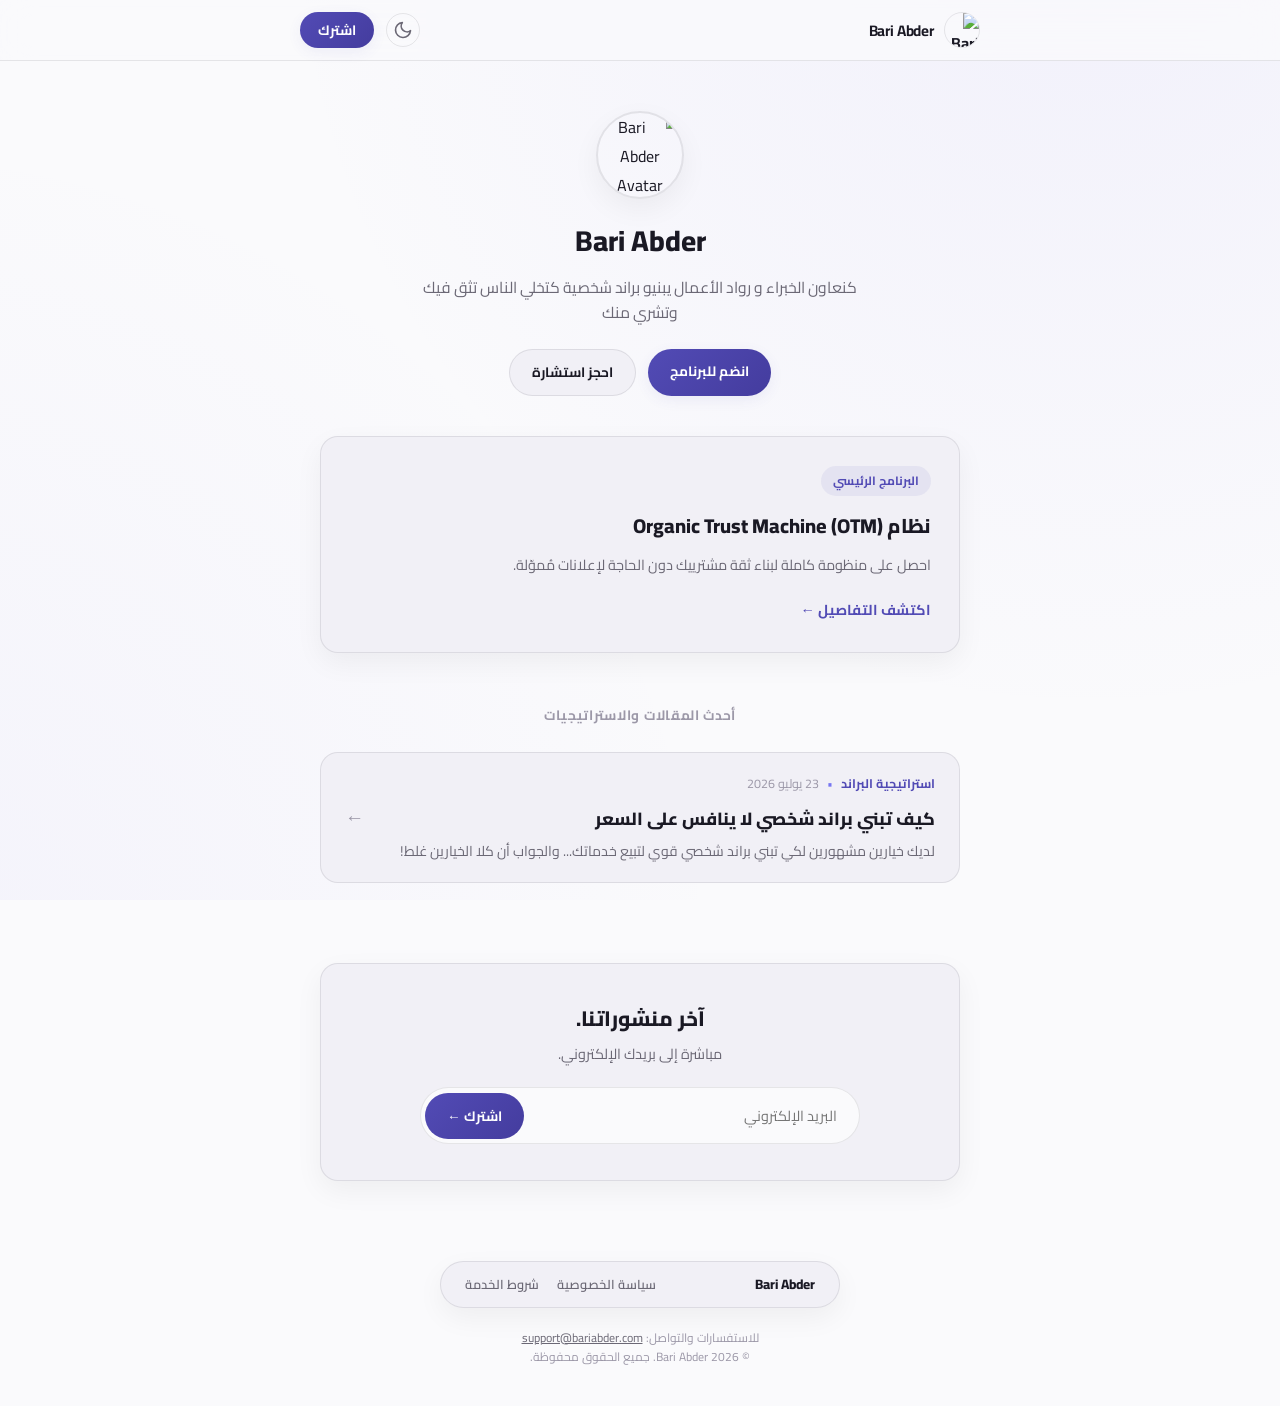
==== index.html @ a2aaa67d "Update index.html" ====
<!DOCTYPE html>
<html lang="ar" dir="rtl">
<head>
  <meta charset="UTF-8">
  <meta name="viewport" content="width=device-width, initial-scale=1.0">
  <title>Bari Abder — البراند الشخصي والأفكار</title>
  
  <!-- Cairo Font -->
  <link rel="preconnect" href="https://fonts.googleapis.com">
  <link rel="preconnect" href="https://fonts.gstatic.com" crossorigin>
  <link href="https://fonts.googleapis.com/css2?family=Cairo:wght@400;500;600;700;800;900&display=swap" rel="stylesheet">
  
  <!-- Shared Stylesheet -->
  <link rel="stylesheet" href="style.css">
</head>
<body>

  <!-- Top Navigation Bar -->
  <header class="navbar">
    <div class="nav-container">
      <a href="index.html" class="brand-logo">
        <img src="https://www.bariabder.com/bariabder.jpg" alt="Bari Abder" class="brand-avatar">
        <span class="brand-name">Bari Abder</span>
      </a>
      <div class="nav-actions">
        <button class="theme-toggle" id="themeToggle" aria-label="Toggle dark mode">
          <svg width="20" height="20" viewBox="0 0 24 24" fill="none" stroke="currentColor" stroke-width="2" stroke-linecap="round" stroke-linejoin="round">
            <path d="M21 12.79A9 9 0 1 1 11.21 3 7 7 0 0 0 21 12.79z"></path>
          </svg>
        </button>
        <a href="#subscribe" class="btn-nav-subscribe">اشترك</a>
      </div>
    </div>
  </header>

  <!-- Main Container -->
  <main class="article-container">

    <!-- Hero / Profile Header Section -->
    <section class="profile-header">
      <div class="avatar-wrap">
        <img src="https://www.bariabder.com/bariabder.jpg" alt="Bari Abder Avatar">
      </div>
      <h1 class="profile-name">Bari Abder</h1>
      <p class="profile-bio">
        كنعاون الخبراء و رواد الأعمال يبنيو براند شخصية كتخلي الناس تثق فيك وتشري منك
      </p>
      
      <div class="cta-group">
        <a href="https://www.bariabder.com/#final-form" class="btn btn-primary">انضم للبرنامج</a>
        <a href="https://www.bariabder.com/#final-form" class="btn btn-secondary">احجز استشارة</a>
      </div>
    </section>

    <!-- OTM Hero Card -->
    <div class="banner-card">
      <div class="banner-card-content">
        <span class="banner-badge">البرنامج الرئيسي</span>
        <h2 class="banner-title">نظام Organic Trust Machine (OTM)</h2>
        <p class="banner-subtitle">احصل على منظومة كاملة لبناء ثقة مشترييك دون الحاجة لإعلانات مُموّلة.</p>
        <a href="https://www.bariabder.com/#final-form" class="banner-link">اكتشف التفاصيل ←</a>
      </div>
    </div>

    <!-- Article Directory List -->
    <section class="index-articles-section">
      <h2 class="section-label">أحدث المقالات والاستراتيجيات</h2>
      
      <div class="articles-list-stack">

        <!-- Article 1 (Target Article) -->
        <a href="build-personal-brand-without-competing-on-price.html" class="article-list-card">
          <div class="article-list-info">
            <div class="article-meta-tags">
              <span class="tag-badge">استراتيجية البراند</span>
              <span class="meta-dot">•</span>
              <span class="article-list-date">23 يوليو 2026</span>
            </div>
            <h3 class="article-list-title">كيف تبني براند شخصي لا ينافس على السعر</h3>
            <p class="article-list-excerpt">لديك خيارين مشهورين لكي تبني براند شخصي قوي لتبيع خدماتك... والجواب أن كلا الخيارين غلط!</p>
          </div>
          <div class="article-list-arrow">←</div>
        </a>

     
      </div>
    </section>

    <!-- Newsletter Section -->
    <section class="newsletter-section" id="subscribe">
      <div class="newsletter-box">
        <h3 class="newsletter-title">آخر منشوراتنا.</h3>
        <p class="newsletter-subtitle">مباشرة إلى بريدك الإلكتروني.</p>
        <form class="newsletter-form" id="newsletterForm">
          <input type="email" placeholder="البريد الإلكتروني" required class="newsletter-input">
          <button type="submit" class="btn-submit">اشترك ←</button>
        </form>
      </div>
    </section>

  </main>

  <!-- Floating Pill Footer -->
  <footer class="site-footer">
    <div class="footer-pill">
      <a href="index.html" class="footer-logo">Bari Abder</a>
      <nav class="footer-pill-links">
        <a href="/privacy">سياسة الخصوصية</a>
        <a href="/terms">شروط الخدمة</a>
      </nav>
    </div>
    <div class="footer-disclaimers">
      <p>للاستفسارات والتواصل: <a href="mailto:support@bariabder.com">support@bariabder.com</a></p>
      <p>© 2026 Bari Abder. جميع الحقوق محفوظة.</p>
    </div>
  </footer>

  <script src="script.js"></script>
</body>
</html>
---- style.css ----
/* ============================================
   DESIGN TOKENS & PALETTE OVERRIDES
   ============================================ */
:root {
  /* Default Light Theme */
  --bg-primary: #FAFAFC;
  --bg-secondary: #f1f0f6;
  --bg-card: #FFFFFF;
  
  --text-main: #1A1924;
  --text-muted: #6B6875;
  --text-faint: #9C98A8;
  
  --border-light: rgba(20, 18, 30, 0.09);
  --border-strong: rgba(20, 18, 30, 0.16);
  
  --accent-purple: #524BB5;
  --accent-hover: #443C9E;
  --accent-soft: rgba(82, 75, 181, 0.08);
  --accent-border: rgba(82, 75, 181, 0.35);
  
  --max-width: 680px;
  --font-family: 'Cairo', -apple-system, BlinkMacSystemFont, sans-serif;
  --radius-pill: 9999px;
  --radius-card: 18px;
  --radius-sm: 10px;
  --transition: all 0.25s cubic-bezier(0.16, 1, 0.3, 1);
  --shadow-card: 0 10px 28px rgba(0, 0, 0, 0.05);
}

/* Matched Dark Theme Palette (From Reference CSS) */
[data-theme="dark"] {
  --bg-primary: #22242B;
  --bg-secondary: #2C2E38;
  --bg-card: #353844;
  
  --text-main: #F8FAFC;
  --text-muted: #CBD5E1;
  --text-faint: #94A3B8;
  
  --border-light: #3D4150;
  --border-strong: #4A4F62;
  
  --accent-purple: #8B80F0;
  --accent-hover: #9990F2;
  --accent-soft: rgba(139, 128, 240, 0.12);
  --accent-border: rgba(139, 128, 240, 0.35);
  
  --shadow-card: 0 10px 28px rgba(0, 0, 0, 0.25);
}

* {
  margin: 0;
  padding: 0;
  box-sizing: border-box;
}

body {
  font-family: var(--font-family);
  background-color: var(--bg-primary);
  /* Ambient glow effect matching reference background */
  background-image: 
    radial-gradient(circle at 85% -10%, rgba(139, 128, 240, 0.08), transparent 55%),
    radial-gradient(circle at -10% 110%, rgba(139, 128, 240, 0.06), transparent 50%);
  background-attachment: fixed;
  color: var(--text-main);
  line-height: 1.8;
  direction: rtl;
  -webkit-font-smoothing: antialiased;
  transition: background-color 0.3s ease, color 0.3s ease;
}

::selection {
  background: var(--accent-soft);
  color: var(--text-main);
}

/* --- Sticky Navigation Bar --- */
.navbar {
  position: sticky;
  top: 0;
  background: rgba(34, 36, 43, 0.75);
  backdrop-filter: blur(16px);
  -webkit-backdrop-filter: blur(16px);
  border-bottom: 1px solid var(--border-light);
  z-index: 100;
  padding: 12px 20px;
}

:root:not([data-theme="dark"]) .navbar {
  background: rgba(250, 250, 252, 0.85);
}

.nav-container {
  max-width: var(--max-width);
  margin: 0 auto;
  display: flex;
  justify-content: space-between;
  align-items: center;
}

.brand-logo {
  display: flex;
  align-items: center;
  gap: 10px;
  text-decoration: none;
  color: var(--text-main);
  font-weight: 700;
}

.brand-avatar {
  width: 36px;
  height: 36px;
  border-radius: 50%;
  object-fit: cover;
  border: 1.5px solid var(--border-light);
}

.brand-name {
  font-size: 0.95rem;
  letter-spacing: -0.01em;
}

.nav-actions {
  display: flex;
  align-items: center;
  gap: 12px;
}

.theme-toggle {
  background: none;
  border: 1px solid var(--border-light);
  color: var(--text-muted);
  cursor: pointer;
  padding: 6px;
  border-radius: 50%;
  display: flex;
  align-items: center;
  justify-content: center;
  transition: var(--transition);
}

.theme-toggle:hover {
  color: var(--text-main);
  background-color: var(--bg-secondary);
  border-color: var(--border-strong);
}

.btn-nav-subscribe {
  background: linear-gradient(135deg, var(--accent-purple), var(--accent-hover));
  color: #FFFFFF;
  padding: 6px 18px;
  border-radius: var(--radius-pill);
  text-decoration: none;
  font-weight: 700;
  font-size: 0.85rem;
  box-shadow: 0 4px 14px var(--accent-soft);
  transition: var(--transition);
}

.btn-nav-subscribe:hover {
  transform: translateY(-1px);
  box-shadow: 0 6px 20px var(--accent-soft);
}

/* --- Article Main Container --- */
.article-container {
  max-width: var(--max-width);
  margin: 50px auto 80px;
  padding: 0 20px;
}

/* Header */
.article-header {
  text-align: center;
  margin-bottom: 40px;
}

.article-title {
  font-size: 2.2rem;
  font-weight: 800;
  line-height: 1.35;
  color: var(--text-main);
  margin-bottom: 16px;
  letter-spacing: -0.02em;
}

.article-meta {
  font-size: 0.85rem;
  color: var(--text-muted);
  display: flex;
  align-items: center;
  justify-content: center;
  gap: 8px;
  margin-bottom: 28px;
}

.meta-dot {
  opacity: 0.5;
}

.cta-banner-btn {
  display: block;
  width: 100%;
  background: linear-gradient(135deg, var(--accent-purple), var(--accent-hover));
  color: #FFFFFF;
  text-align: center;
  padding: 14px 24px;
  border-radius: var(--radius-sm);
  font-size: 1.05rem;
  font-weight: 700;
  text-decoration: none;
  transition: var(--transition);
  box-shadow: 0 8px 20px var(--accent-soft);
}

.cta-banner-btn:hover {
  transform: translateY(-2px);
  box-shadow: 0 12px 28px var(--accent-soft);
}

/* Content Body */
.article-body {
  font-size: 1.1rem;
  color: var(--text-main);
  margin-bottom: 70px;
}

.article-body p {
  margin-bottom: 20px;
  font-weight: 500;
  color: var(--text-muted);
}

.styled-list {
  list-style: none;
  margin: 24px 0;
  padding-right: 0;
}

.styled-list li {
  margin-bottom: 12px;
  padding: 12px 18px;
  background-color: var(--bg-secondary);
  border-radius: var(--radius-sm);
  border-right: 3px solid var(--accent-purple);
  color: var(--text-main);
}

.highlight-box {
  background-color: var(--bg-secondary);
  border: 1px solid var(--border-light);
  padding: 24px;
  border-radius: var(--radius-card);
  font-weight: 700;
  line-height: 1.8;
  margin-top: 30px;
  text-align: center;
  box-shadow: var(--shadow-card);
}

/* --- More Posts Section --- */
.more-posts-section {
  margin-top: 80px;
  padding-top: 40px;
  border-top: 1px solid var(--border-light);
}

.section-label {
  font-size: 0.85rem;
  color: var(--text-faint);
  text-align: center;
  font-weight: 700;
  text-transform: uppercase;
  letter-spacing: 0.05em;
  margin-bottom: 24px;
}

.posts-grid {
  display: grid;
  grid-template-columns: 1fr 1fr;
  gap: 20px;
}

.post-card {
  text-decoration: none;
  color: inherit;
  display: flex;
  flex-direction: column;
  gap: 12px;
  background: var(--bg-secondary);
  border: 1px solid var(--border-light);
  padding: 12px;
  border-radius: var(--radius-card);
  transition: var(--transition);
}

.post-card:hover {
  border-color: var(--accent-border);
  transform: translateY(-3px);
  box-shadow: var(--shadow-card);
}

.post-card-thumb {
  width: 100%;
  aspect-ratio: 16 / 10;
  border-radius: var(--radius-sm);
  overflow: hidden;
  background-color: var(--bg-card);
}

.post-card-thumb img {
  width: 100%;
  height: 100%;
  object-fit: cover;
  transition: transform 0.4s ease;
}

.post-card:hover .post-card-thumb img {
  transform: scale(1.05);
}

.post-card-title {
  font-size: 0.95rem;
  font-weight: 700;
  line-height: 1.45;
  color: var(--text-main);
}

.post-card-date {
  font-size: 0.75rem;
  color: var(--text-faint);
}

/* --- Newsletter Section --- */
.newsletter-section {
  margin-top: 80px;
}

.newsletter-box {
  text-align: center;
  background-color: var(--bg-secondary);
  border: 1px solid var(--border-light);
  padding: 36px 24px;
  border-radius: var(--radius-card);
  box-shadow: var(--shadow-card);
}

.newsletter-title {
  font-size: 1.3rem;
  font-weight: 800;
  margin-bottom: 4px;
  color: var(--text-main);
}

.newsletter-subtitle {
  font-size: 0.9rem;
  color: var(--text-muted);
  margin-bottom: 20px;
}

.newsletter-form {
  display: flex;
  align-items: center;
  background-color: var(--bg-primary);
  border: 1px solid var(--border-light);
  border-radius: var(--radius-pill);
  padding: 4px;
  max-width: 440px;
  margin: 0 auto;
}

.newsletter-input {
  flex: 1;
  border: none;
  background: transparent;
  padding: 10px 18px;
  font-family: inherit;
  font-size: 0.9rem;
  color: var(--text-main);
  outline: none;
}

.btn-submit {
  background: linear-gradient(135deg, var(--accent-purple), var(--accent-hover));
  color: #FFFFFF;
  border: none;
  padding: 10px 22px;
  border-radius: var(--radius-pill);
  font-family: inherit;
  font-weight: 700;
  font-size: 0.85rem;
  cursor: pointer;
  transition: var(--transition);
}

.btn-submit:hover {
  opacity: 0.95;
  transform: scale(1.02);
}

/* --- Floating Pill Footer --- */
.site-footer {
  margin-top: 80px;
  padding-bottom: 40px;
  text-align: center;
}

.footer-pill {
  max-width: 400px;
  margin: 0 auto 20px;
  display: flex;
  justify-content: space-between;
  align-items: center;
  padding: 10px 24px;
  border-radius: var(--radius-pill);
  background: var(--bg-secondary);
  border: 1px solid var(--border-light);
  box-shadow: var(--shadow-card);
}

.footer-logo {
  font-weight: 800;
  font-size: 0.85rem;
  text-decoration: none;
  color: var(--text-main);
}

.footer-pill-links {
  display: flex;
  gap: 18px;
}

.footer-pill-links a {
  color: var(--text-muted);
  text-decoration: none;
  font-size: 0.8rem;
  font-weight: 600;
  transition: var(--transition);
}

.footer-pill-links a:hover {
  color: var(--accent-purple);
}

.footer-disclaimers {
  font-size: 0.75rem;
  color: var(--text-faint);
  line-height: 1.6;
}

.footer-disclaimers a {
  color: var(--text-muted);
  text-decoration: underline;
}

/* Responsive */
@media (max-width: 600px) {
  .article-title {
    font-size: 1.65rem;
  }
  .posts-grid {
    grid-template-columns: 1fr;
  }
}

/* ============================================
   INDEX PAGE EXCLUSIVES
   ============================================ */

/* Profile Header */
.profile-header {
  text-align: center;
  margin-bottom: 40px;
}

.avatar-wrap {
  width: 88px;
  height: 88px;
  margin: 0 auto 16px;
  border-radius: 50%;
  overflow: hidden;
  border: 2px solid var(--border-light);
  box-shadow: var(--shadow-card);
}

.avatar-wrap img {
  width: 100%;
  height: 100%;
  object-fit: cover;
}

.profile-name {
  font-size: 1.8rem;
  font-weight: 800;
  color: var(--text-main);
  margin-bottom: 8px;
}

.profile-bio {
  font-size: 0.98rem;
  color: var(--text-muted);
  max-width: 480px;
  margin: 0 auto 24px;
  line-height: 1.6;
}

.cta-group {
  display: flex;
  justify-content: center;
  gap: 12px;
}

.btn {
  padding: 10px 22px;
  border-radius: var(--radius-pill);
  font-family: inherit;
  font-size: 0.85rem;
  font-weight: 700;
  text-decoration: none;
  transition: var(--transition);
  cursor: pointer;
}

.btn-primary {
  background: linear-gradient(135deg, var(--accent-purple), var(--accent-hover));
  color: #FFFFFF;
  border: none;
  box-shadow: 0 4px 14px var(--accent-soft);
}

.btn-primary:hover {
  transform: translateY(-2px);
  box-shadow: 0 8px 20px var(--accent-soft);
}

.btn-secondary {
  background-color: var(--bg-secondary);
  color: var(--text-main);
  border: 1px solid var(--border-light);
}

.btn-secondary:hover {
  border-color: var(--border-strong);
  background-color: var(--bg-card);
}

/* OTM Hero Card */
.banner-card {
  background: var(--bg-secondary);
  border: 1px solid var(--border-light);
  border-radius: var(--radius-card);
  padding: 28px;
  margin-bottom: 50px;
  box-shadow: var(--shadow-card);
  transition: var(--transition);
}

.banner-card:hover {
  border-color: var(--accent-border);
}

.banner-badge {
  display: inline-block;
  font-size: 0.75rem;
  font-weight: 700;
  color: var(--accent-purple);
  background: var(--accent-soft);
  padding: 4px 12px;
  border-radius: var(--radius-pill);
  margin-bottom: 12px;
}

.banner-title {
  font-size: 1.25rem;
  font-weight: 800;
  color: var(--text-main);
  margin-bottom: 8px;
}

.banner-subtitle {
  font-size: 0.9rem;
  color: var(--text-muted);
  margin-bottom: 18px;
}

.banner-link {
  color: var(--accent-purple);
  font-weight: 700;
  text-decoration: none;
  font-size: 0.9rem;
  display: inline-flex;
  align-items: center;
  gap: 6px;
  transition: var(--transition);
}

.banner-link:hover {
  transform: translateX(-4px);
}

/* Stacked Article List */
.articles-list-stack {
  display: flex;
  flex-direction: column;
  gap: 16px;
}

.article-list-card {
  display: flex;
  justify-content: space-between;
  align-items: center;
  background: var(--bg-secondary);
  border: 1px solid var(--border-light);
  padding: 20px 24px;
  border-radius: var(--radius-card);
  text-decoration: none;
  transition: var(--transition);
}

.article-list-card:hover {
  border-color: var(--accent-border);
  transform: translateY(-2px);
  box-shadow: var(--shadow-card);
}

.article-meta-tags {
  display: flex;
  align-items: center;
  gap: 8px;
  font-size: 0.78rem;
  margin-bottom: 8px;
}

.tag-badge {
  color: var(--accent-purple);
  font-weight: 700;
}

.article-list-date {
  color: var(--text-faint);
}

.article-list-title {
  font-size: 1.1rem;
  font-weight: 800;
  color: var(--text-main);
  margin-bottom: 6px;
}

.article-list-excerpt {
  font-size: 0.88rem;
  color: var(--text-muted);
  line-height: 1.5;
}

.article-list-arrow {
  font-size: 1.2rem;
  color: var(--text-faint);
  padding-right: 16px;
  transition: var(--transition);
}

.article-list-card:hover .article-list-arrow {
  color: var(--accent-purple);
  transform: translateX(-4px);
}
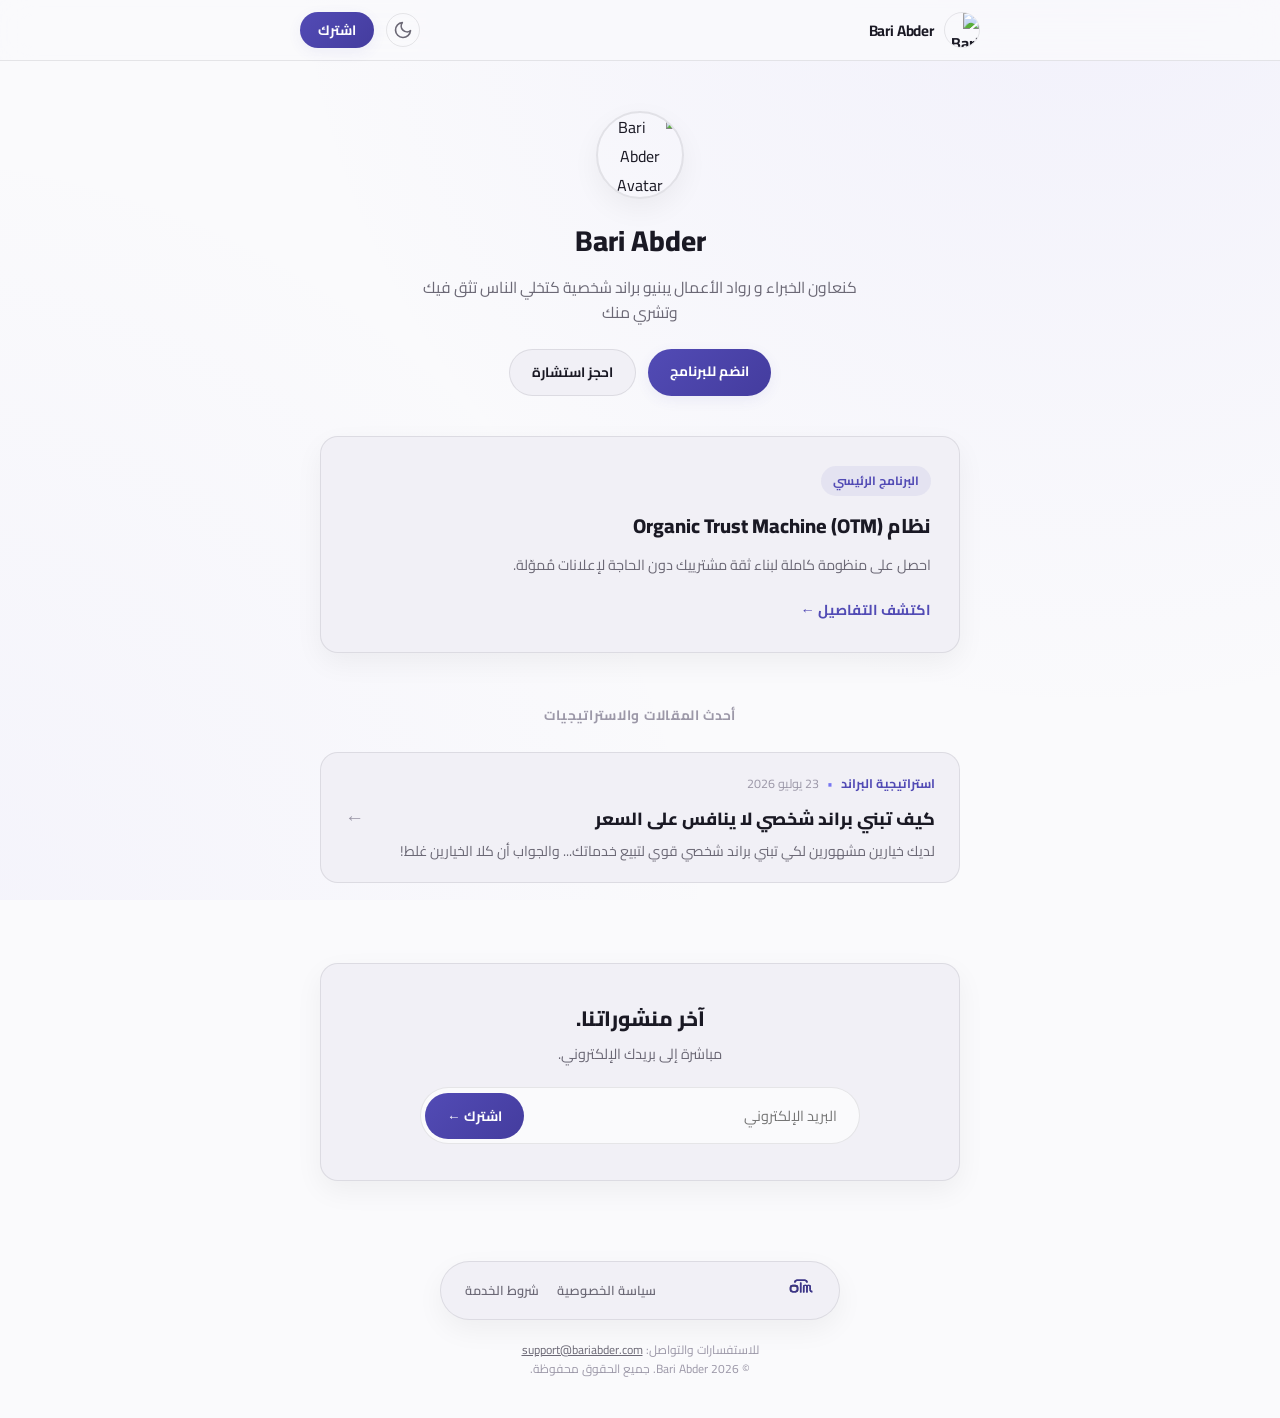
==== commit 4c1ec1eb: "Update index.html" ====
--- a/index.html
+++ b/index.html
@@ -48,7 +48,7 @@
       
       <div class="cta-group">
         <a href="https://www.bariabder.com/#final-form" class="btn btn-primary">انضم للبرنامج</a>
-        <a href="https://www.bariabder.com/#final-form" class="btn btn-secondary">احجز استشارة</a>
+        <a href="https://www.bariabder.com/consultation" class="btn btn-secondary">احجز استشارة</a>
       </div>
     </section>
 
@@ -103,7 +103,9 @@
   <!-- Floating Pill Footer -->
   <footer class="site-footer">
     <div class="footer-pill">
-      <a href="index.html" class="footer-logo">Bari Abder</a>
+     <a href="https://www.bariabder.com/" aria-label="Home">
+                <img src="main-logo.svg" style="width:28px;" alt="Logo">
+            </a>
       <nav class="footer-pill-links">
         <a href="/privacy">سياسة الخصوصية</a>
         <a href="/terms">شروط الخدمة</a>
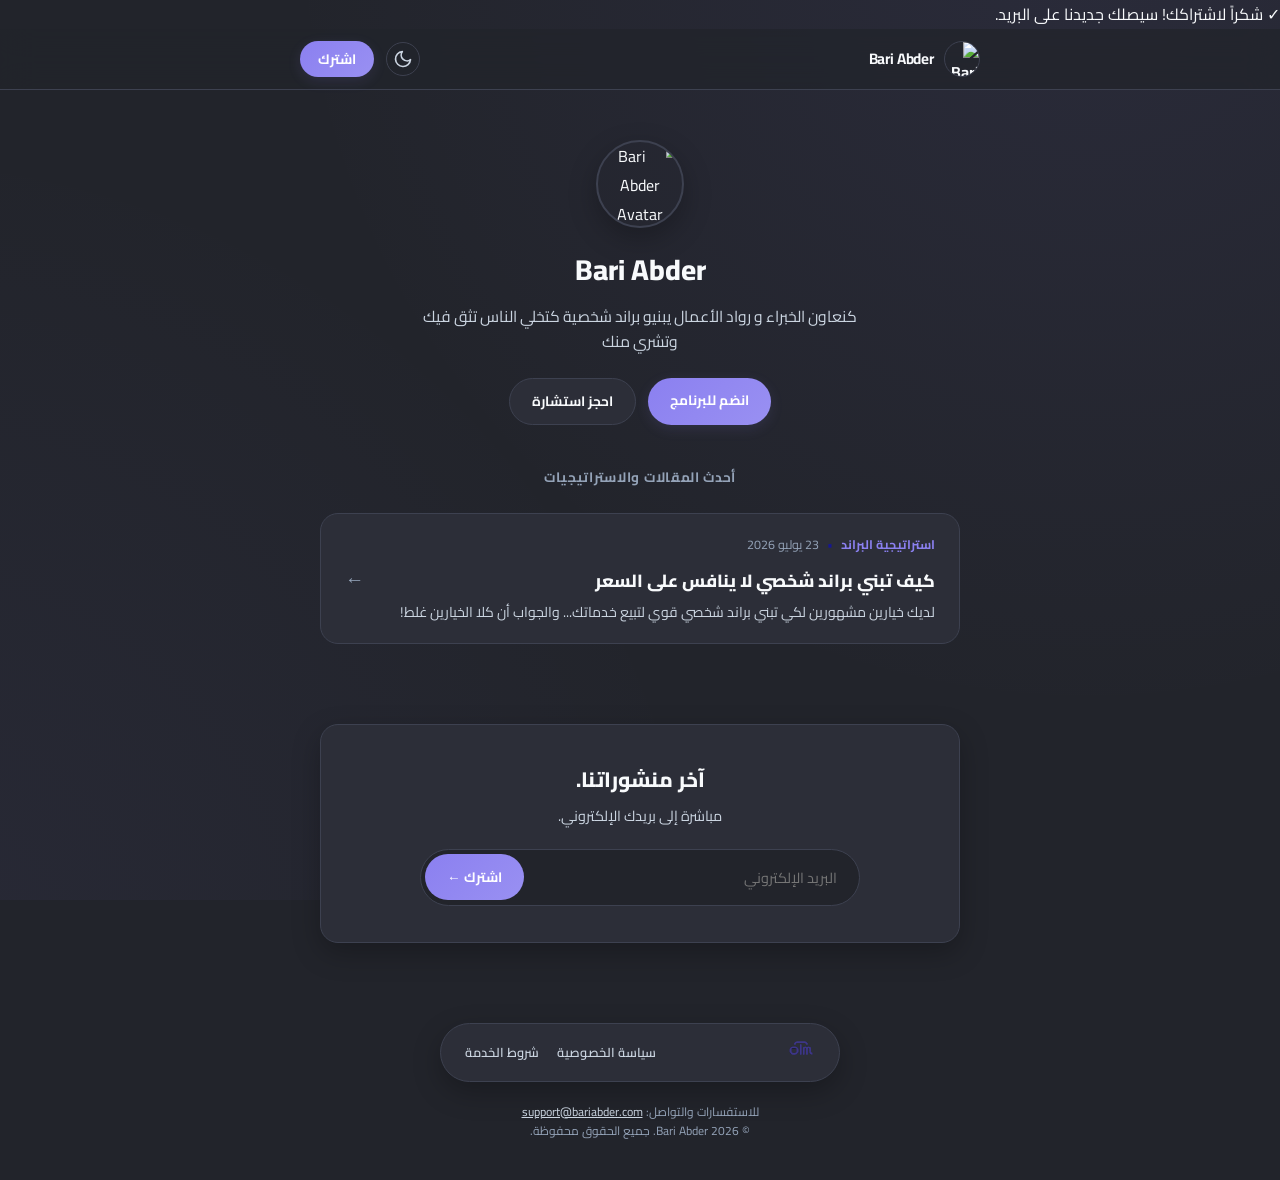
==== commit 8c949735: "Update index.html" ====
--- a/index.html
+++ b/index.html
@@ -4,7 +4,7 @@
   <meta charset="UTF-8">
   <meta name="viewport" content="width=device-width, initial-scale=1.0">
   <title>Bari Abder — البراند الشخصي والأفكار</title>
-  
+  <link rel="icon" type="image/png" href="main-logo.png">
   <!-- Cairo Font -->
   <link rel="preconnect" href="https://fonts.googleapis.com">
   <link rel="preconnect" href="https://fonts.gstatic.com" crossorigin>
@@ -14,11 +14,18 @@
   <link rel="stylesheet" href="style.css">
 </head>
 <body>
-
+<!-- Custom Popup Notification -->
+<div id="toastPopup" class="toast-popup">
+  <div class="toast-content">
+    <span class="toast-icon">✓</span>
+    <span class="toast-message">شكراً لاشتراكك! سيصلك جديدنا على البريد.</span>
+  </div>
+  <div class="toast-progress"></div>
+</div>
   <!-- Top Navigation Bar -->
   <header class="navbar">
     <div class="nav-container">
-      <a href="index.html" class="brand-logo">
+      <a href="https://bariabder.com/" class="brand-logo">
         <img src="https://www.bariabder.com/bariabder.jpg" alt="Bari Abder" class="brand-avatar">
         <span class="brand-name">Bari Abder</span>
       </a>
@@ -47,20 +54,12 @@
       </p>
       
       <div class="cta-group">
-        <a href="https://www.bariabder.com/#final-form" class="btn btn-primary">انضم للبرنامج</a>
-        <a href="https://www.bariabder.com/consultation" class="btn btn-secondary">احجز استشارة</a>
+        <a href="https://www.bariabder.com" class="btn btn-primary">انضم للبرنامج</a>
+        <a href="https://www.bariabder.com/consultation/" class="btn btn-secondary">احجز استشارة</a>
       </div>
     </section>
 
-    <!-- OTM Hero Card -->
-    <div class="banner-card">
-      <div class="banner-card-content">
-        <span class="banner-badge">البرنامج الرئيسي</span>
-        <h2 class="banner-title">نظام Organic Trust Machine (OTM)</h2>
-        <p class="banner-subtitle">احصل على منظومة كاملة لبناء ثقة مشترييك دون الحاجة لإعلانات مُموّلة.</p>
-        <a href="https://www.bariabder.com/#final-form" class="banner-link">اكتشف التفاصيل ←</a>
-      </div>
-    </div>
+   
 
     <!-- Article Directory List -->
     <section class="index-articles-section">
@@ -92,7 +91,7 @@
         <h3 class="newsletter-title">آخر منشوراتنا.</h3>
         <p class="newsletter-subtitle">مباشرة إلى بريدك الإلكتروني.</p>
         <form class="newsletter-form" id="newsletterForm">
-          <input type="email" placeholder="البريد الإلكتروني" required class="newsletter-input">
+          <input type="email" name="email" placeholder="البريد الإلكتروني" required class="newsletter-input">
           <button type="submit" class="btn-submit">اشترك ←</button>
         </form>
       </div>
@@ -103,9 +102,7 @@
   <!-- Floating Pill Footer -->
   <footer class="site-footer">
     <div class="footer-pill">
-     <a href="https://www.bariabder.com/" aria-label="Home">
-                <img src="main-logo.svg" style="width:28px;" alt="Logo">
-            </a>
+      <a href="/" aria-label="Home"><img src="main-logo.svg" style="width:28px;" alt="Logo" onerror="this.src='main-logo.png'"></a>
       <nav class="footer-pill-links">
         <a href="/privacy">سياسة الخصوصية</a>
         <a href="/terms">شروط الخدمة</a>
@@ -117,6 +114,7 @@
     </div>
   </footer>
 
-  <script src="script.js"></script>
+<script src="script.js?v=2"></script>
+  
 </body>
 </html>
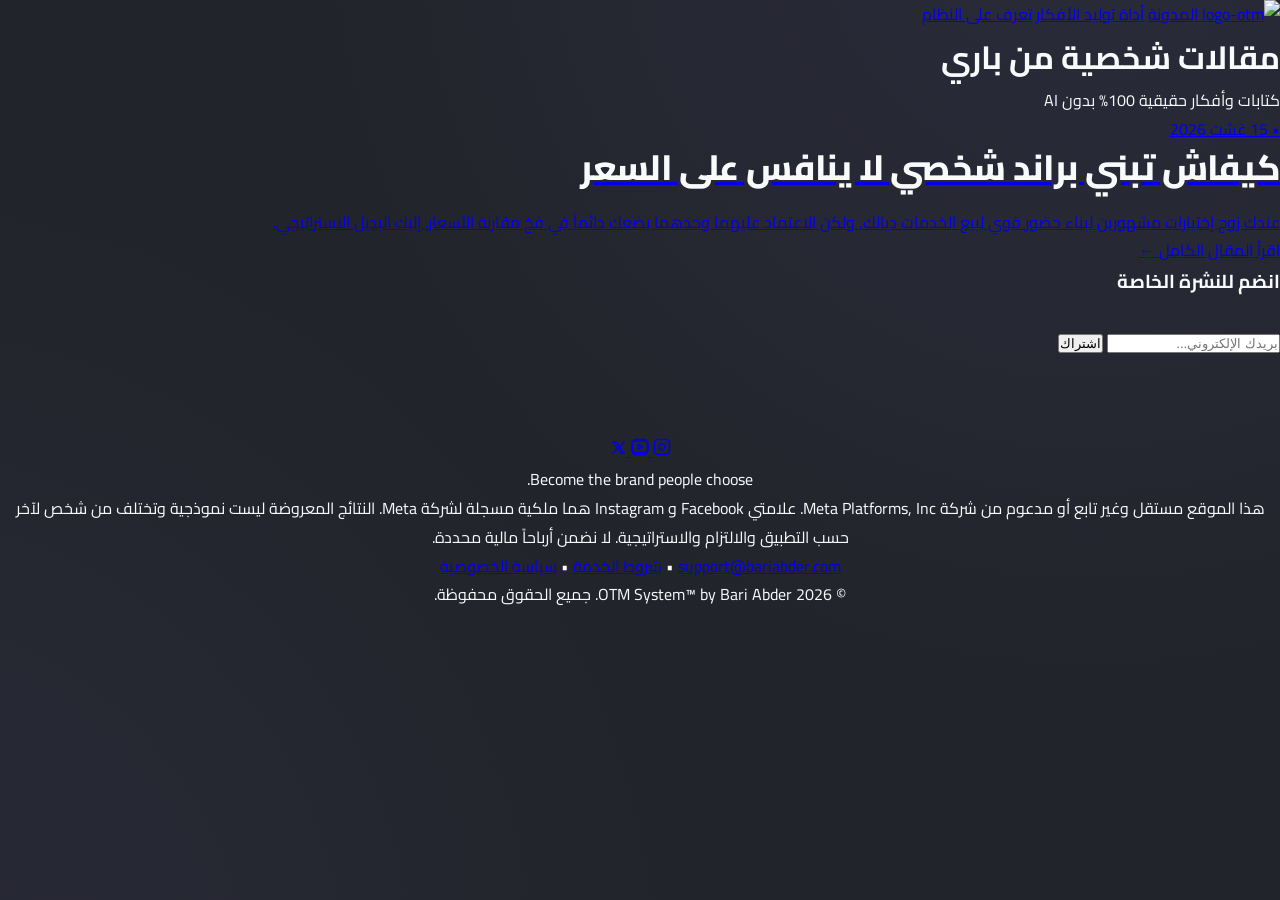
==== commit 584d6273: "Update index.html" ====
--- a/index.html
+++ b/index.html
@@ -3,118 +3,144 @@
 <head>
   <meta charset="UTF-8">
   <meta name="viewport" content="width=device-width, initial-scale=1.0">
-  <title>Bari Abder — البراند الشخصي والأفكار</title>
+  <title>Bari Abder — المدونة</title>
   <link rel="icon" type="image/png" href="main-logo.png">
-  <!-- Cairo Font -->
+
+  <!-- Typography: Apple SF Arabic / Cairo + Playfair Display for footer slogan -->
   <link rel="preconnect" href="https://fonts.googleapis.com">
   <link rel="preconnect" href="https://fonts.gstatic.com" crossorigin>
-  <link href="https://fonts.googleapis.com/css2?family=Cairo:wght@400;500;600;700;800;900&display=swap" rel="stylesheet">
+  <link href="https://fonts.googleapis.com/css2?family=Cairo:wght@400;500;600;700;800;900&family=Playfair+Display:ital,wght@1,600&display=swap" rel="stylesheet">
   
-  <!-- Shared Stylesheet -->
   <link rel="stylesheet" href="style.css">
 </head>
 <body>
-<!-- Custom Popup Notification -->
-<div id="toastPopup" class="toast-popup">
-  <div class="toast-content">
-    <span class="toast-icon">✓</span>
-    <span class="toast-message">شكراً لاشتراكك! سيصلك جديدنا على البريد.</span>
-  </div>
-  <div class="toast-progress"></div>
-</div>
-  <!-- Top Navigation Bar -->
-  <header class="navbar">
-    <div class="nav-container">
-      <a href="https://bariabder.com/" class="brand-logo">
-        <img src="https://www.bariabder.com/bariabder.jpg" alt="Bari Abder" class="brand-avatar">
-        <span class="brand-name">Bari Abder</span>
+
+  <!-- ================= FLOATING NAVIGATION PILL ================= -->
+  <header class="top-nav-header">
+    <nav class="top-nav-pill">
+      <!-- Brand Icon / Logo -->
+       <a href="/" class="nav-profile">
+        <img src="logo-wide.png" alt="logo-otm">
       </a>
-      <div class="nav-actions">
-        <button class="theme-toggle" id="themeToggle" aria-label="Toggle dark mode">
-          <svg width="20" height="20" viewBox="0 0 24 24" fill="none" stroke="currentColor" stroke-width="2" stroke-linecap="round" stroke-linejoin="round">
-            <path d="M21 12.79A9 9 0 1 1 11.21 3 7 7 0 0 0 21 12.79z"></path>
-          </svg>
-        </button>
-        <a href="#subscribe" class="btn-nav-subscribe">اشترك</a>
-      </div>
-    </div>
+
+      <!-- Navigation Links -->
+      <a href="https://blog.bariabder.com/" class="nav-link-item active">المدونة</a>
+      <a href="https://bariabder.com/generator/" class="nav-link-item">أداة توليد الأفكار</a>
+
+      <!-- CTA Button Replacement -->
+      <a href="https://bariabder.com/#system" class="nav-btn-cta">تعرف على النظام</a>
+    </nav>
   </header>
 
-  <!-- Main Container -->
-  <main class="article-container">
+  <!-- ================= EDITORIAL CONTENT CONTAINER ================= -->
+  <main class="container">
+    
+    <!-- Minimal Header -->
+    <header class="blog-hero">
+      <h1 class="blog-main-title">مقالات شخصية من باري</h1>
+      <p class="blog-subtitle">كتابات وأفكار حقيقية 100% بدون AI </p>
+    </header>
 
-    <!-- Hero / Profile Header Section -->
-    <section class="profile-header">
-      <div class="avatar-wrap">
-        <img src="https://www.bariabder.com/bariabder.jpg" alt="Bari Abder Avatar">
-      </div>
-      <h1 class="profile-name">Bari Abder</h1>
-      <p class="profile-bio">
-        كنعاون الخبراء و رواد الأعمال يبنيو براند شخصية كتخلي الناس تثق فيك وتشري منك
-      </p>
+    <!-- Articles Feed -->
+    <section class="articles-feed">
       
-      <div class="cta-group">
-        <a href="https://www.bariabder.com" class="btn btn-primary">انضم للبرنامج</a>
-        <a href="https://www.bariabder.com/consultation/" class="btn btn-secondary">احجز استشارة</a>
-      </div>
+      <!-- Article Entry -->
+      <article class="article-entry">
+        <a href="build-personal-brand-without-competing-on-price.html" class="article-link-wrapper">
+          <div class="article-meta-row">
+           
+            <span class="meta-separator">•</span>
+            <time class="article-date">15 غشت 2026</time>
+          </div>
+          
+          <h2 class="article-title">كيفاش تبني براند شخصي لا ينافس على السعر</h2>
+          <p class="article-description">عندك زوج إختيارات مشهورين لبناء حضور قوي لبيع الخدمات ديالك,  ولكن الاعتماد عليهما وحدهما يضعك دائماً في فخ مقارنة الأسعار. إليك البديل الاستراتيجي.</p>
+          
+          <div class="article-read-more">
+            <span>اقرأ المقال الكامل</span>
+            <span class="arrow-icon">←</span>
+          </div>
+        </a>
+      </article>
+
     </section>
 
-   
-
-    <!-- Article Directory List -->
-    <section class="index-articles-section">
-      <h2 class="section-label">أحدث المقالات والاستراتيجيات</h2>
+    <!-- Clean Newsletter Box -->
+    <section class="newsletter-card" id="subscribe">
+      <h3 class="newsletter-headline">انضم للنشرة الخاصة</h3><br>
+       <!--   <p class="newsletter-subline">أفكار واستراتيجيات مركزة بدون حشو، مباشرة في بريدك.</p>
+-->
       
-      <div class="articles-list-stack">
-
-        <!-- Article 1 (Target Article) -->
-        <a href="build-personal-brand-without-competing-on-price.html" class="article-list-card">
-          <div class="article-list-info">
-            <div class="article-meta-tags">
-              <span class="tag-badge">استراتيجية البراند</span>
-              <span class="meta-dot">•</span>
-              <span class="article-list-date">23 يوليو 2026</span>
-            </div>
-            <h3 class="article-list-title">كيف تبني براند شخصي لا ينافس على السعر</h3>
-            <p class="article-list-excerpt">لديك خيارين مشهورين لكي تبني براند شخصي قوي لتبيع خدماتك... والجواب أن كلا الخيارين غلط!</p>
-          </div>
-          <div class="article-list-arrow">←</div>
-        </a>
-
-     
-      </div>
-    </section>
-
-    <!-- Newsletter Section -->
-    <section class="newsletter-section" id="subscribe">
-      <div class="newsletter-box">
-        <h3 class="newsletter-title">آخر منشوراتنا.</h3>
-        <p class="newsletter-subtitle">مباشرة إلى بريدك الإلكتروني.</p>
-        <form class="newsletter-form" id="newsletterForm">
-          <input type="email" name="email" placeholder="البريد الإلكتروني" required class="newsletter-input">
-          <button type="submit" class="btn-submit">اشترك ←</button>
-        </form>
-      </div>
+      <form class="newsletter-form-inline" id="newsletterForm">
+        <input type="email" name="email" placeholder="بريدك الإلكتروني..." required class="newsletter-input-field">
+        <button type="submit" class="newsletter-btn">اشتراك</button>
+      </form>
     </section>
 
   </main>
 
-  <!-- Floating Pill Footer -->
+  <!-- ================= SITE FOOTER ================= -->
   <footer class="site-footer">
-    <div class="footer-pill">
-      <a href="/" aria-label="Home"><img src="main-logo.svg" style="width:28px;" alt="Logo" onerror="this.src='main-logo.png'"></a>
-      <nav class="footer-pill-links">
-        <a href="/privacy">سياسة الخصوصية</a>
-        <a href="/terms">شروط الخدمة</a>
-      </nav>
-    </div>
-    <div class="footer-disclaimers">
-      <p>للاستفسارات والتواصل: <a href="mailto:support@bariabder.com">support@bariabder.com</a></p>
-      <p>© 2026 Bari Abder. جميع الحقوق محفوظة.</p>
+    <div class="footer-container">
+      
+      <!-- Top Row: Socials & Italic Slogan -->
+      <div class="footer-top-row">
+        <div class="footer-socials">
+          <!-- Instagram -->
+          <a href="https://instagram.com" target="_blank" rel="noopener" aria-label="Instagram">
+            <svg width="18" height="18" viewBox="0 0 24 24" fill="none" stroke="currentColor" stroke-width="2" stroke-linecap="round" stroke-linejoin="round">
+              <rect x="2" y="2" width="20" height="20" rx="5" ry="5"></rect>
+              <path d="M16 11.37A4 4 0 1 1 12.63 8 4 4 0 0 1 16 11.37z"></path>
+              <line x1="17.5" y1="6.5" x2="17.51" y2="6.5"></line>
+            </svg>
+          </a>
+          <!-- YouTube -->
+          <a href="https://youtube.com" target="_blank" rel="noopener" aria-label="YouTube">
+            <svg width="18" height="18" viewBox="0 0 24 24" fill="none" stroke="currentColor" stroke-width="2" stroke-linecap="round" stroke-linejoin="round">
+              <rect x="2" y="2" width="20" height="20" rx="5" ry="5"></rect>
+              <path d="M22.54 6.42a2.78 2.78 0 0 0-1.94-2C18.88 4 12 4 12 4s-6.88 0-8.6.46a2.78 2.78 0 0 0-1.94 2A29 29 0 0 0 1 11.75a29 29 0 0 0 .46 5.33A2.78 2.78 0 0 0 3.4 19c1.72.46 8.6.46 8.6.46s6.88 0 8.6-.46a2.78 2.78 0 0 0 1.94-2 29 29 0 0 0 .46-5.25 29 29 0 0 0-.46-5.33z"></path>
+              <polygon points="9.75 15.02 15.5 11.75 9.75 8.48 9.75 15.02"></polygon>
+            </svg>
+          </a>
+          <!-- X / Twitter -->
+          <a href="https://x.com" target="_blank" rel="noopener" aria-label="X">
+            <svg width="17" height="17" viewBox="0 0 24 24" fill="none" stroke="currentColor" stroke-width="2" stroke-linecap="round" stroke-linejoin="round">
+              <path d="M4 4l11.733 16h4.267l-11.733 -16z"></path>
+              <path d="M4 20l6.768 -6.768m2.46 -2.46l6.772 -6.772"></path>
+            </svg>
+          </a>
+        </div>
+
+        <div class="footer-slogan">
+          Become the brand people choose.
+        </div>
+      </div>
+
+      <div class="footer-divider"></div>
+
+      <!-- Middle Row: Legal & Disclaimer -->
+      <p class="footer-disclaimer">
+        هذا الموقع مستقل وغير تابع أو مدعوم من شركة Meta Platforms, Inc. علامتي Facebook و Instagram هما ملكية مسجلة لشركة Meta. النتائج المعروضة ليست نموذجية وتختلف من شخص لآخر حسب التطبيق والالتزام والاستراتيجية. لا نضمن أرباحاً مالية محددة.
+      </p>
+
+      <!-- Bottom Row: Contact/Links & Copyright -->
+      <div class="footer-bottom-row">
+        <div class="footer-contact-legal">
+          <a href="mailto:support@bariabder.com" class="footer-email">support@bariabder.com</a>
+          <span class="dot-sep">•</span>
+          <a href="/terms">شروط الخدمة</a>
+          <span class="dot-sep">•</span>
+          <a href="/privacy">سياسة الخصوصية</a>
+        </div>
+
+        <div class="footer-copy">
+          © 2026 OTM System™ by Bari Abder. جميع الحقوق محفوظة.
+        </div>
+      </div>
+
     </div>
   </footer>
 
-<script src="script.js?v=2"></script>
-  
+  <script src="script.js?v=2"></script>
 </body>
 </html>
--- a/style.css
+++ b/style.css
@@ -28,6 +28,7 @@
   --shadow-card: 0 10px 28px rgba(0, 0, 0, 0.05);
 }
 
+
 /* Matched Dark Theme Palette (From Reference CSS) */
 [data-theme="dark"] {
   --bg-primary: #22242B;
@@ -664,4 +665,83 @@
 .article-list-card:hover .article-list-arrow {
   color: var(--accent-purple);
   transform: translateX(-4px);
-}+}
+/* --- Custom Toast Notification --- */
+.toast-popup {
+  position: fixed;
+  bottom: 30px;
+  right: 30px;
+  background-color: var(--bg-card);
+  border: 1px solid var(--border-strong);
+  border-radius: var(--radius-sm);
+  box-shadow: var(--shadow-card);
+  padding: 14px 20px 18px;
+  display: flex;
+  flex-direction: column;
+  gap: 8px;
+  z-index: 1000;
+  opacity: 0;
+  visibility: hidden;
+  transform: translateY(20px);
+  transition: opacity 0.3s ease, transform 0.3s ease, visibility 0.3s ease;
+  overflow: hidden;
+  min-width: 280px;
+}
+
+.toast-popup.show {
+  opacity: 1;
+  visibility: visible;
+  transform: translateY(0);
+}
+
+.toast-content {
+  display: flex;
+  align-items: center;
+  gap: 10px;
+}
+
+.toast-icon {
+  background: var(--accent-soft);
+  color: var(--accent-purple);
+  width: 24px;
+  height: 24px;
+  border-radius: 50%;
+  display: flex;
+  align-items: center;
+  justify-content: center;
+  font-weight: 800;
+  font-size: 0.85rem;
+}
+
+.toast-message {
+  font-size: 0.9rem;
+  font-weight: 700;
+  color: var(--text-main);
+}
+
+.toast-progress {
+  position: absolute;
+  bottom: 0;
+  right: 0;
+  height: 3px;
+  width: 100%;
+  background: var(--accent-purple);
+  transform-origin: right;
+  transform: scaleX(0);
+}
+
+.toast-popup.show .toast-progress {
+  animation: toastTimer 3s linear forwards;
+}
+
+@keyframes toastTimer {
+  0% {
+    transform: scaleX(1);
+  }
+  100% {
+    transform: scaleX(0);
+  }
+}
+html {
+  scroll-behavior: smooth;
+}
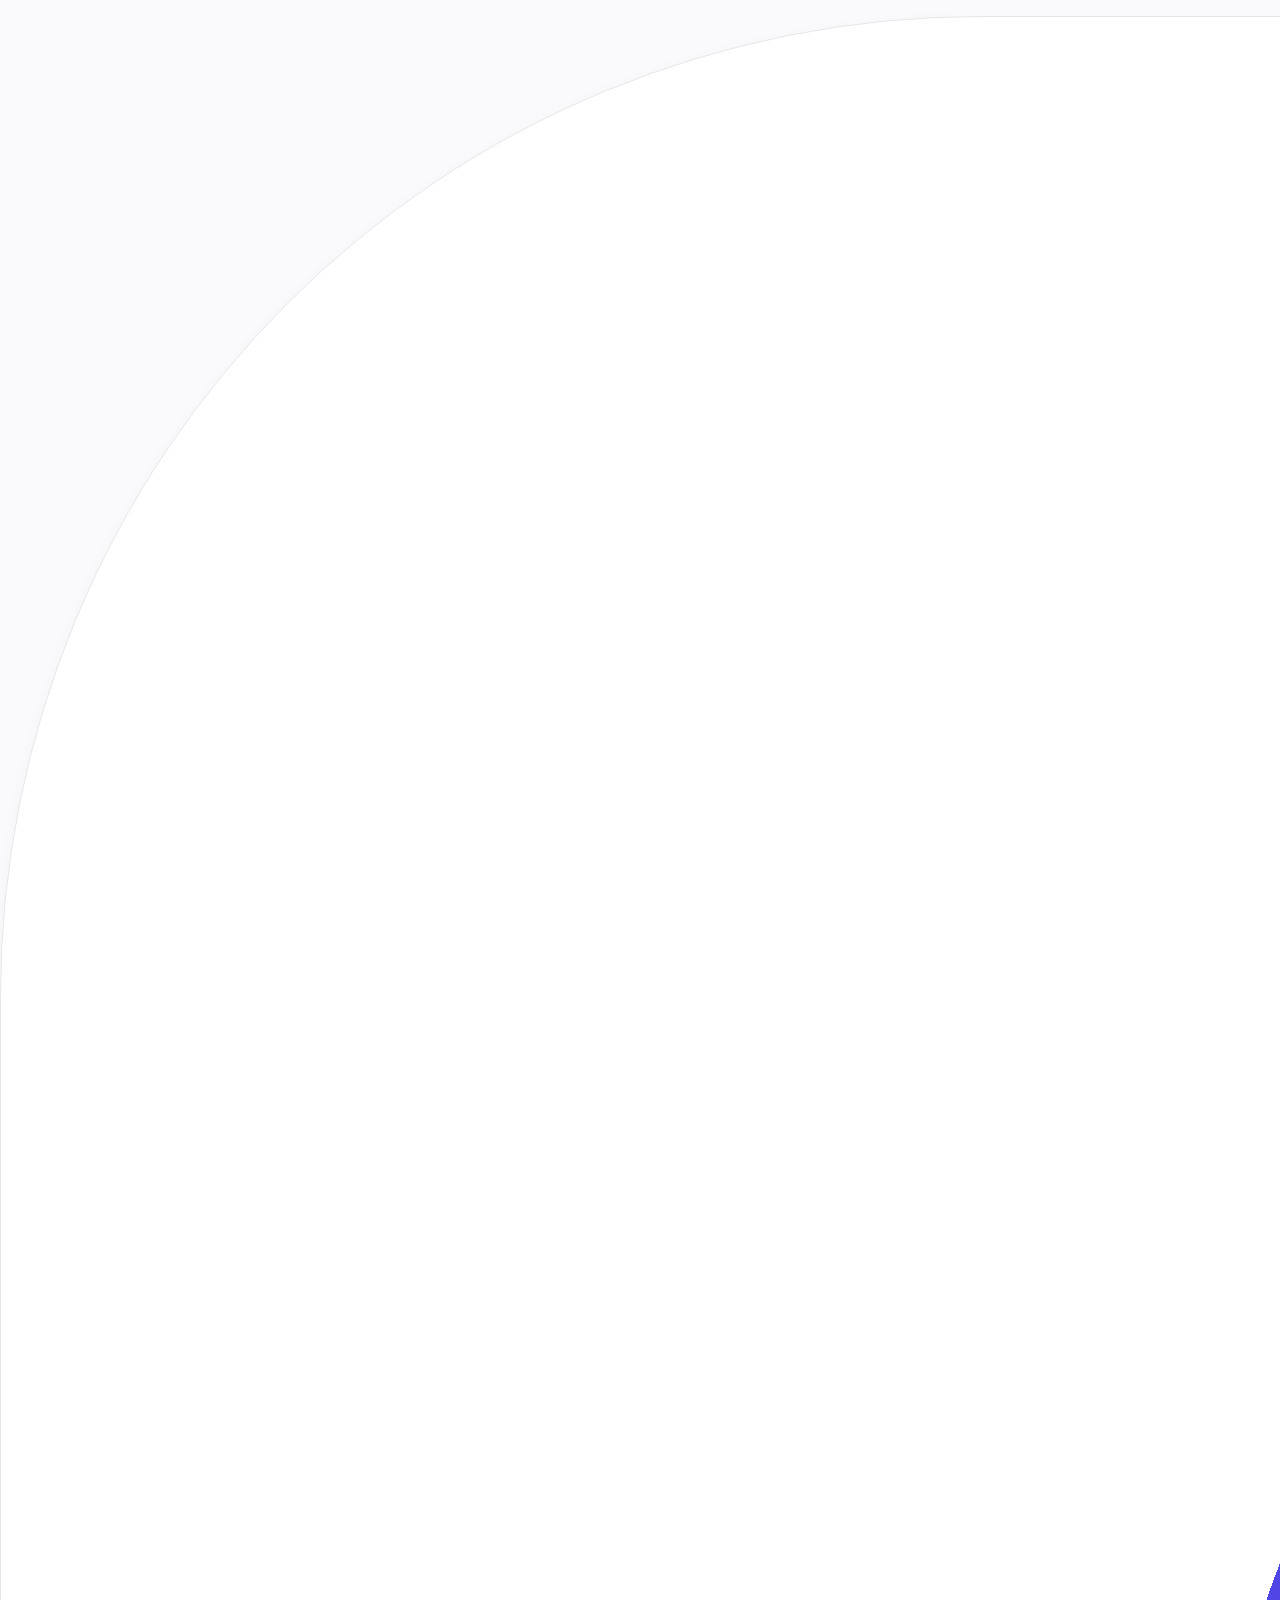
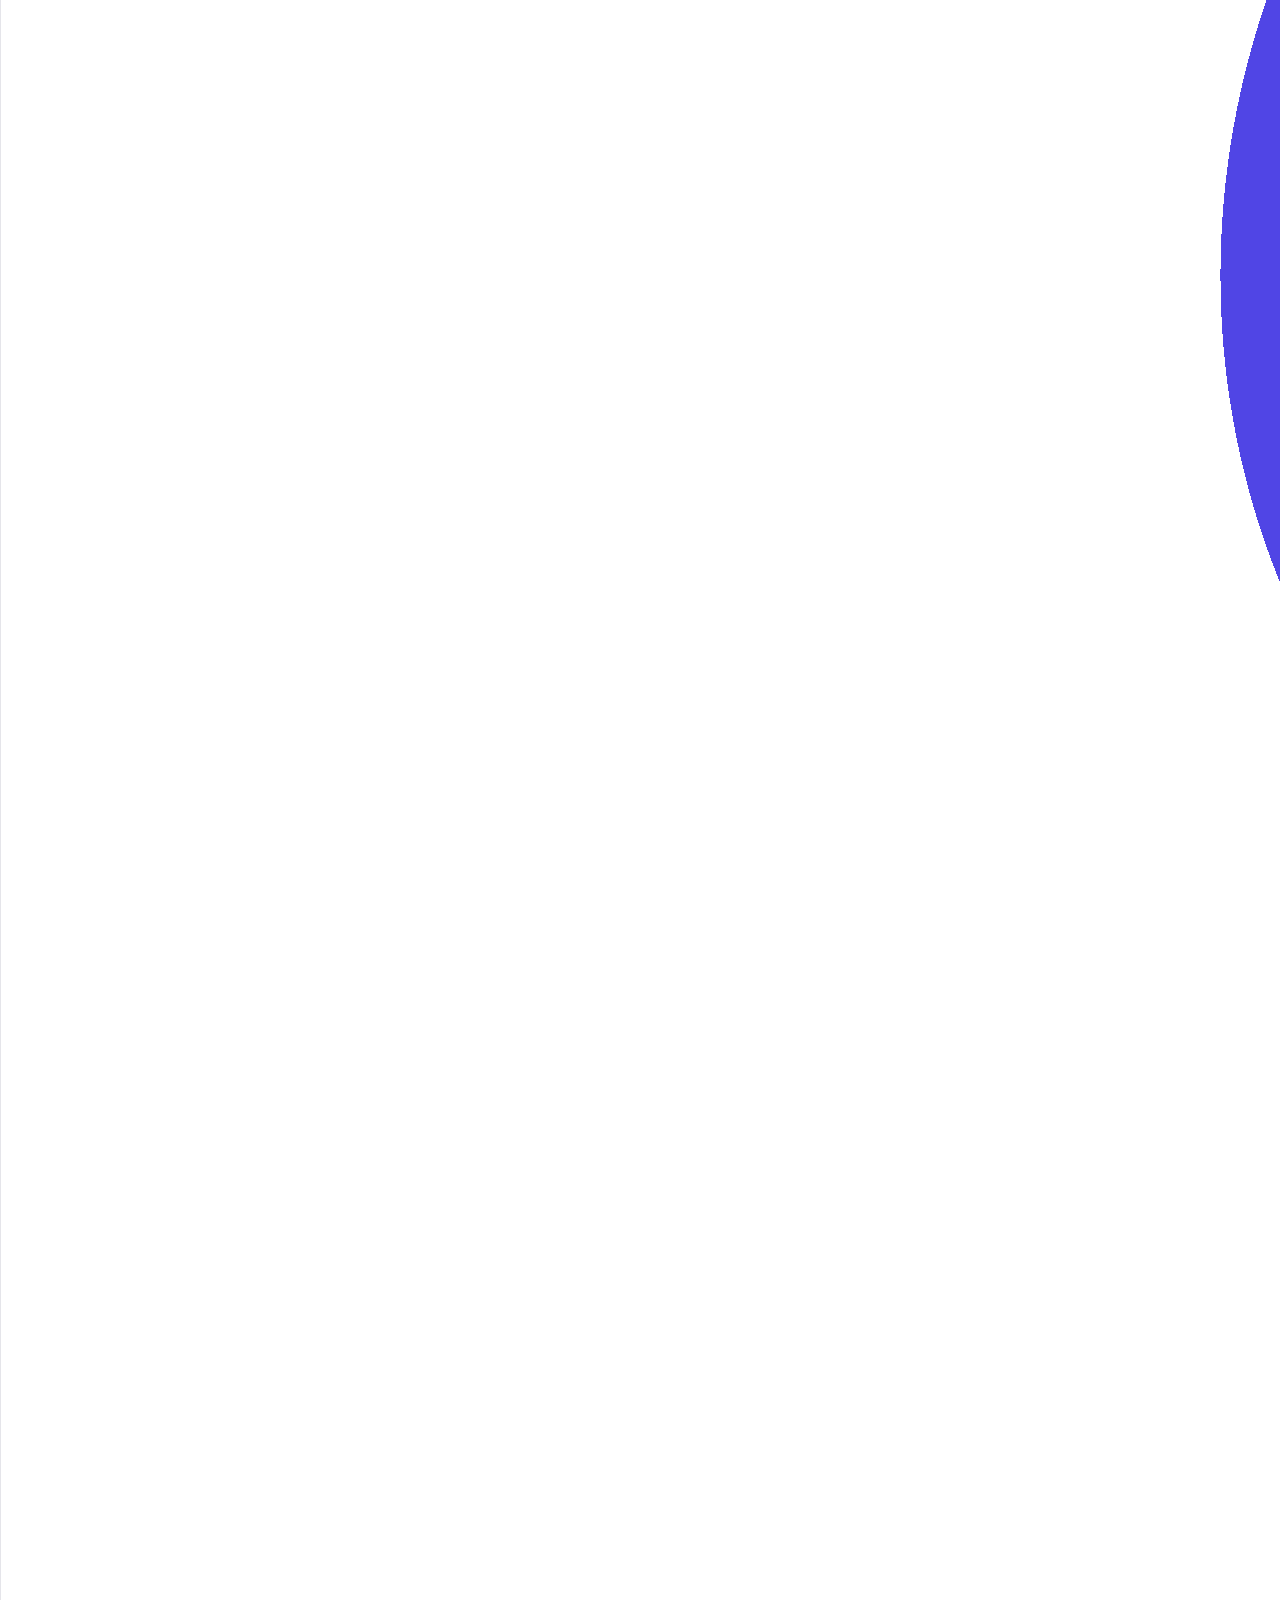
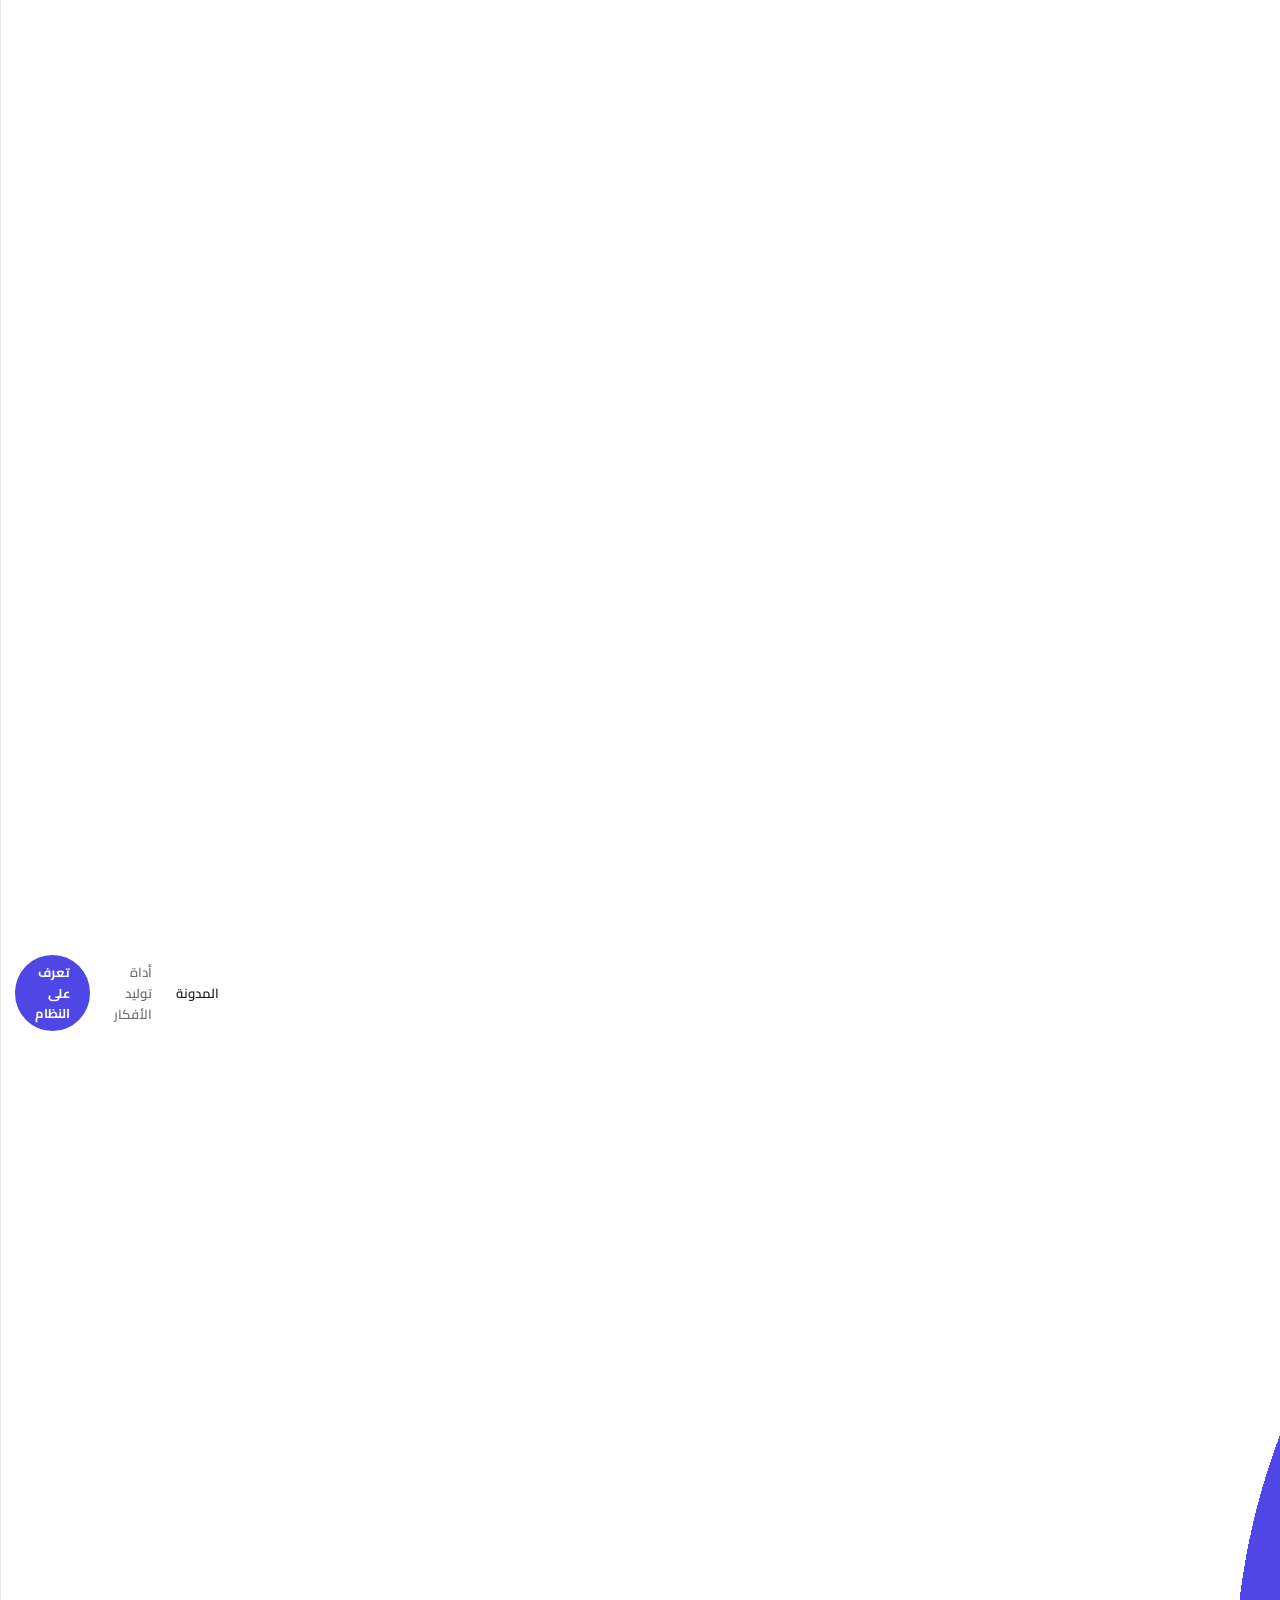
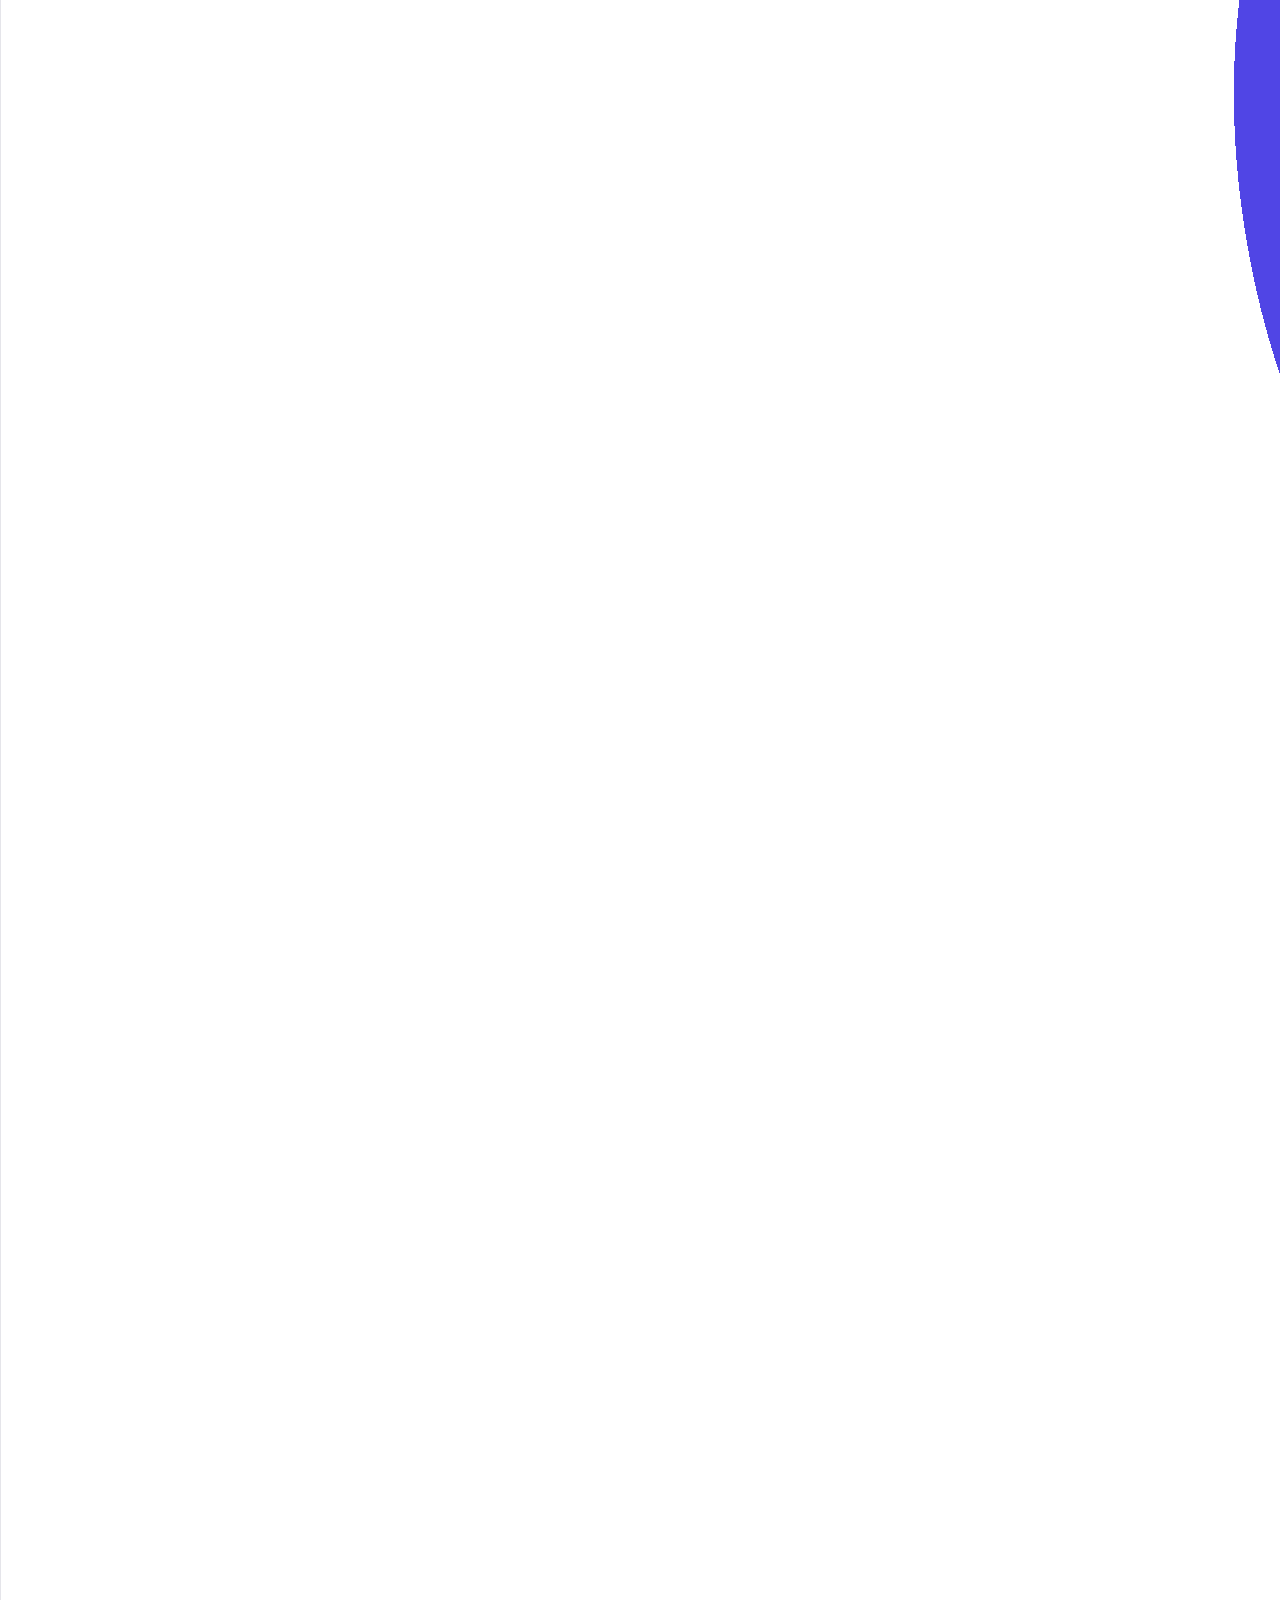
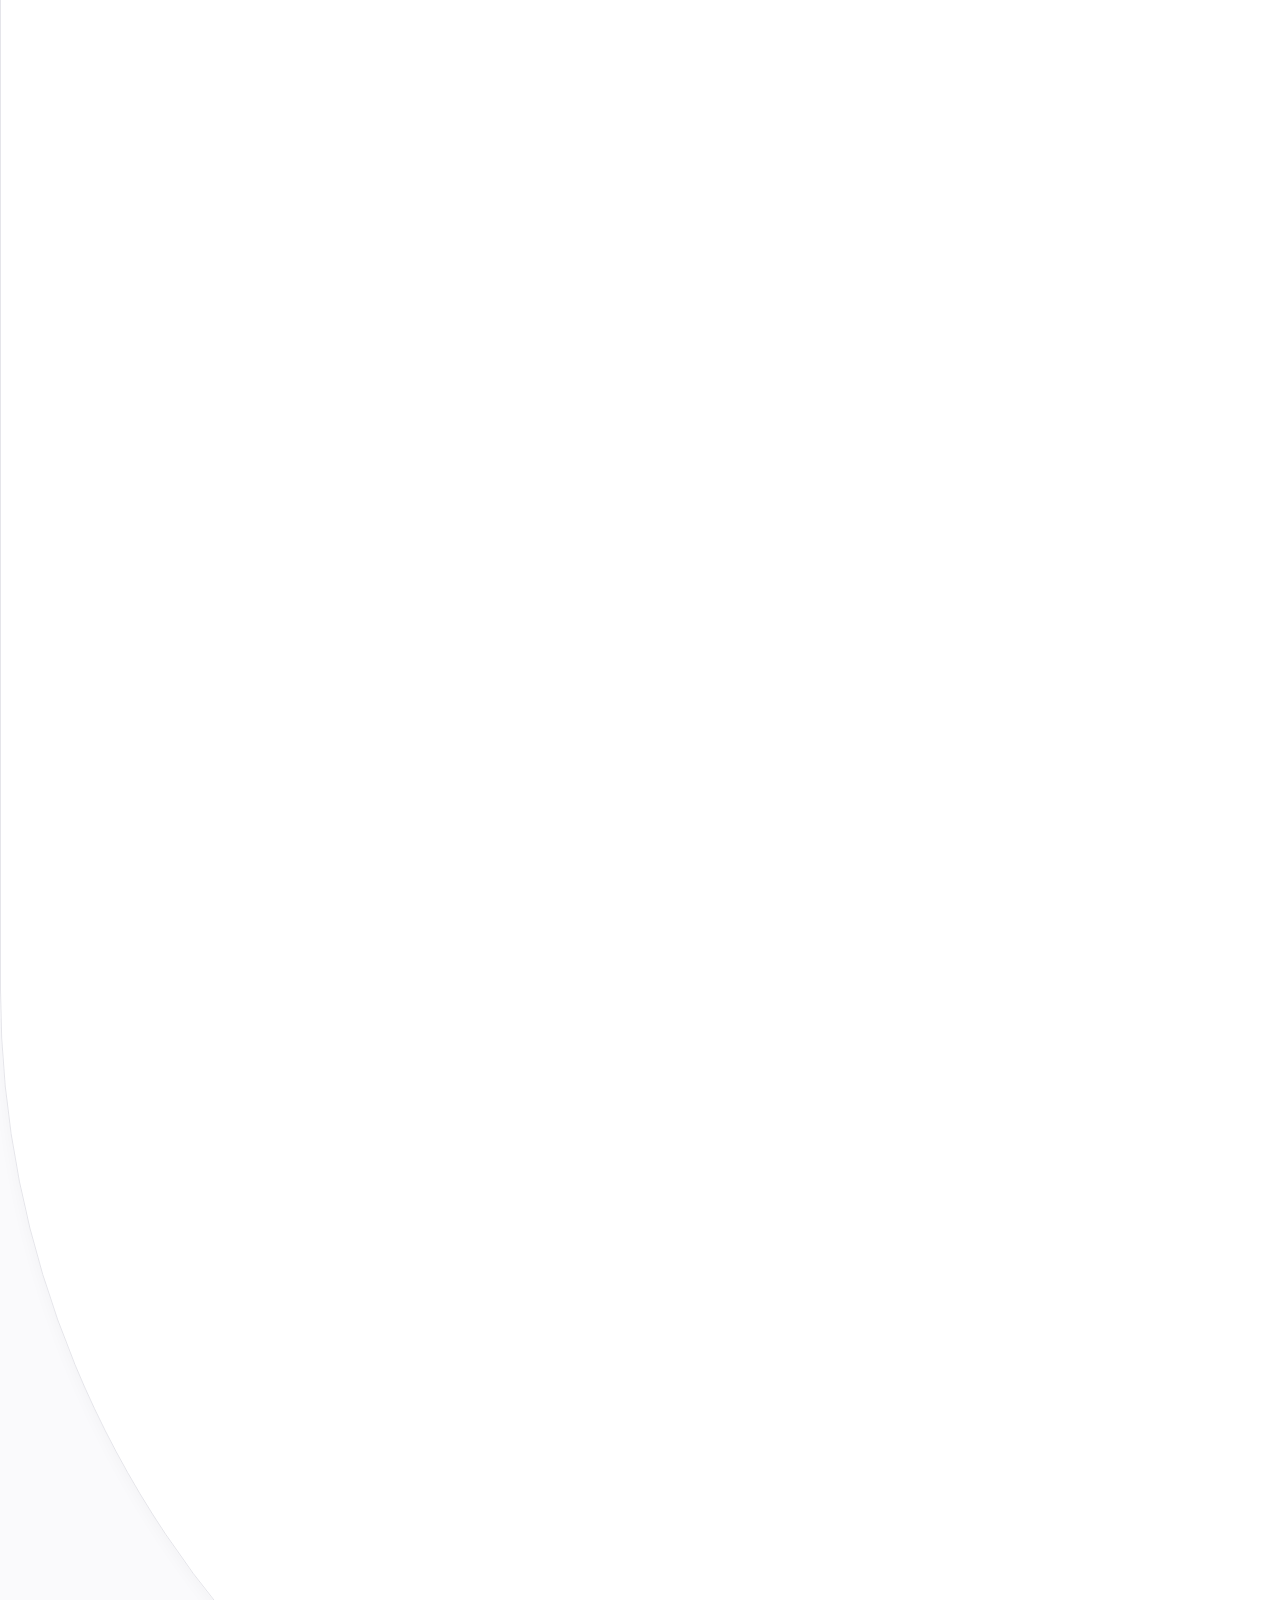
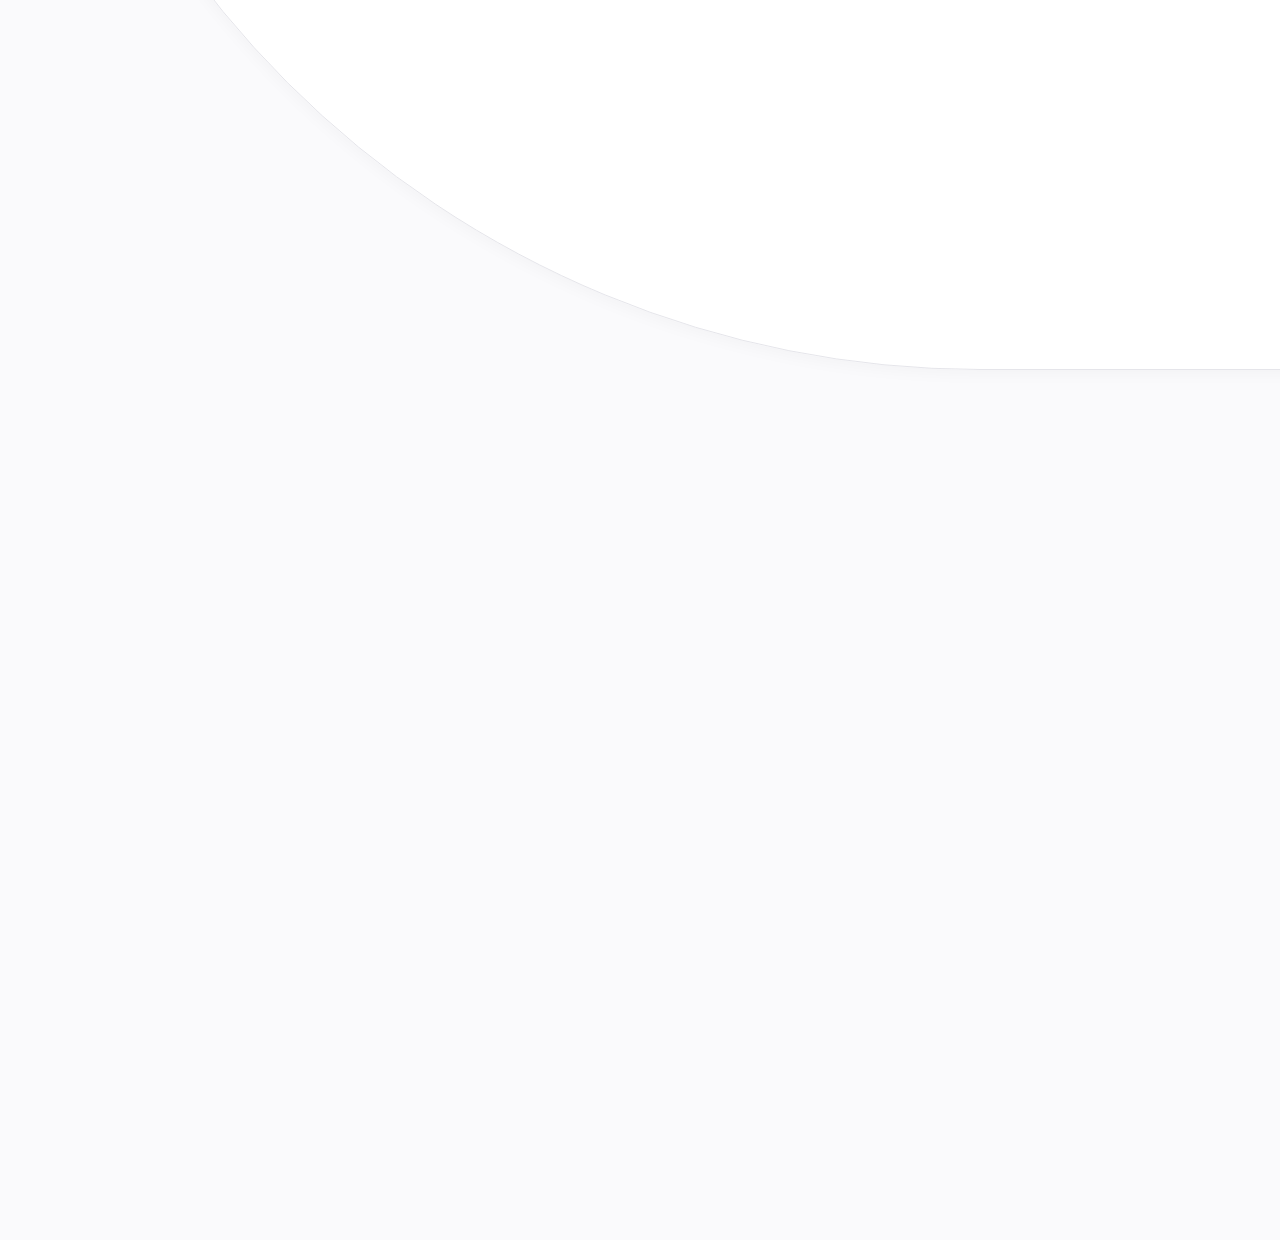
==== commit 2a6e8896: "Update index.html" ====
--- a/index.html
+++ b/index.html
@@ -10,7 +10,8 @@
   <link rel="preconnect" href="https://fonts.googleapis.com">
   <link rel="preconnect" href="https://fonts.gstatic.com" crossorigin>
   <link href="https://fonts.googleapis.com/css2?family=Cairo:wght@400;500;600;700;800;900&family=Playfair+Display:ital,wght@1,600&display=swap" rel="stylesheet">
-  
+      <link rel="icon" type="image/png" href="main-logo.png">
+
   <link rel="stylesheet" href="style.css">
 </head>
 <body>
--- a/style.css
+++ b/style.css
@@ -1,747 +1,431 @@
-/* ============================================
-   DESIGN TOKENS & PALETTE OVERRIDES
-   ============================================ */
+/* =========================================================
+   1. CORE VARIABLES & SETUP
+   ========================================================= */
+*,
+*::before,
+*::after { 
+  box-sizing: border-box; 
+  margin: 0; 
+  padding: 0; 
+}
+
 :root {
-  /* Default Light Theme */
-  --bg-primary: #FAFAFC;
-  --bg-secondary: #f1f0f6;
-  --bg-card: #FFFFFF;
-  
-  --text-main: #1A1924;
-  --text-muted: #6B6875;
-  --text-faint: #9C98A8;
-  
-  --border-light: rgba(20, 18, 30, 0.09);
-  --border-strong: rgba(20, 18, 30, 0.16);
-  
-  --accent-purple: #524BB5;
-  --accent-hover: #443C9E;
-  --accent-soft: rgba(82, 75, 181, 0.08);
-  --accent-border: rgba(82, 75, 181, 0.35);
-  
-  --max-width: 680px;
-  --font-family: 'Cairo', -apple-system, BlinkMacSystemFont, sans-serif;
-  --radius-pill: 9999px;
-  --radius-card: 18px;
-  --radius-sm: 10px;
-  --transition: all 0.25s cubic-bezier(0.16, 1, 0.3, 1);
-  --shadow-card: 0 10px 28px rgba(0, 0, 0, 0.05);
-}
-
-
-/* Matched Dark Theme Palette (From Reference CSS) */
-[data-theme="dark"] {
-  --bg-primary: #22242B;
-  --bg-secondary: #2C2E38;
-  --bg-card: #353844;
-  
-  --text-main: #F8FAFC;
-  --text-muted: #CBD5E1;
-  --text-faint: #94A3B8;
-  
-  --border-light: #3D4150;
-  --border-strong: #4A4F62;
-  
-  --accent-purple: #8B80F0;
-  --accent-hover: #9990F2;
-  --accent-soft: rgba(139, 128, 240, 0.12);
-  --accent-border: rgba(139, 128, 240, 0.35);
-  
-  --shadow-card: 0 10px 28px rgba(0, 0, 0, 0.25);
-}
-
-* {
-  margin: 0;
-  padding: 0;
-  box-sizing: border-box;
+  --accent: #4F47E5;
+  --accent-hover: #4338CA;
+  --accent-subtle: #EEF2FF;
+
+  --bg-color: #fafafc;
+  --surface: #ffffff;
+  --surface-hover: #f5f5f7;
+
+  --text-main: #1d1d1f;
+  --text-muted: #6e6e73;
+  --text-faint: #86868b;
+
+  --border-light: #e5e5ea;
+  --border-subtle: #f0f0f4;
+
+  --radius-sm: 8px;
+  --radius-md: 14px;
+  --radius-lg: 20px;
+  --radius-pill: 980px;
+
+  --shadow-card: 0 4px 24px rgba(0, 0, 0, 0.03);
+}
+
+html { 
+  scroll-behavior: smooth;
 }
 
 body {
-  font-family: var(--font-family);
-  background-color: var(--bg-primary);
-  /* Ambient glow effect matching reference background */
-  background-image: 
-    radial-gradient(circle at 85% -10%, rgba(139, 128, 240, 0.08), transparent 55%),
-    radial-gradient(circle at -10% 110%, rgba(139, 128, 240, 0.06), transparent 50%);
-  background-attachment: fixed;
-  color: var(--text-main);
-  line-height: 1.8;
+  font-family: 'SF Arabic', -apple-system, BlinkMacSystemFont, 'SF Pro Text', 'Cairo', sans-serif;
+  background-color: var(--bg-color);
+  color: var(--text-main);
+  font-size: 14px;
+  line-height: 1.6;
+  min-height: 100vh;
+  display: flex;
+  flex-direction: column;
+  align-items: center;
   direction: rtl;
   -webkit-font-smoothing: antialiased;
-  transition: background-color 0.3s ease, color 0.3s ease;
-}
-
-::selection {
-  background: var(--accent-soft);
-  color: var(--text-main);
-}
-
-/* --- Sticky Navigation Bar --- */
-.navbar {
+}
+
+/* =========================================================
+   2. FLOATING TOP NAVIGATION PILL (MATCHING SCREENSHOT)
+   ========================================================= */
+.top-nav-header {
+  width: 100%;
+  display: flex;
+  justify-content: center;
   position: sticky;
-  top: 0;
-  background: rgba(34, 36, 43, 0.75);
-  backdrop-filter: blur(16px);
-  -webkit-backdrop-filter: blur(16px);
-  border-bottom: 1px solid var(--border-light);
+  top: 16px;
   z-index: 100;
-  padding: 12px 20px;
-}
-
-:root:not([data-theme="dark"]) .navbar {
-  background: rgba(250, 250, 252, 0.85);
-}
-
-.nav-container {
-  max-width: var(--max-width);
+  padding: 0 1rem;
+}
+
+.top-nav-pill {
+  background: rgba(255, 255, 255, 0.88);
+  backdrop-filter: blur(20px);
+  -webkit-backdrop-filter: blur(20px);
+  border: 1px solid var(--border-light);
+  border-radius: var(--radius-pill);
+  padding: 6px 8px 6px 14px;
+  display: flex;
+  align-items: center;
+  gap: 1.5rem;
+  box-shadow: 0 4px 16px rgba(0, 0, 0, 0.03);
+}
+
+.nav-logo-link {
+  color: var(--accent);
+  display: flex;
+  align-items: center;
+  text-decoration: none;
+}
+
+.nav-link-item {
+  color: var(--text-muted);
+  text-decoration: none;
+  font-size: 0.82rem;
+  font-weight: 600;
+  transition: color 0.15s ease;
+}
+
+.nav-link-item:hover,
+.nav-link-item.active {
+  color: var(--text-main);
+}
+
+.nav-btn-cta {
+  background: var(--accent);
+  color: #ffffff;
+  text-decoration: none;
+  font-size: 0.8rem;
+  font-weight: 700;
+  padding: 0.45rem 1.25rem;
+  border-radius: var(--radius-pill);
+  transition: background-color 0.15s ease, transform 0.15s ease;
+}
+
+.nav-btn-cta:hover {
+  background: var(--accent-hover);
+}
+
+/* =========================================================
+   3. CLEAN EDITORIAL CONTENT FEED
+   ========================================================= */
+.container {
+  width: 100%;
+  max-width: 620px;
+  margin: 3.5rem auto 5rem;
+  padding: 0 1.25rem;
+  display: flex;
+  flex-direction: column;
+  gap: 3rem;
+  flex: 1;
+}
+
+.blog-hero {
+  text-align: center;
+  padding-bottom: 0.5rem;
+}
+
+.blog-main-title {
+  font-size: 1.8rem;
+  font-weight: 900;
+  color: var(--text-main);
+  letter-spacing: -0.03em;
+  margin-bottom: 0.4rem;
+}
+
+.blog-subtitle {
+  font-size: 0.9rem;
+  color: var(--text-muted);
+  line-height: 1.6;
+}
+
+/* Article Cards */
+.articles-feed {
+  display: flex;
+  flex-direction: column;
+  gap: 1.25rem;
+}
+
+.article-entry {
+  background: var(--surface);
+  border: 1px solid var(--border-light);
+  border-radius: var(--radius-lg);
+  padding: 1.75rem;
+  box-shadow: var(--shadow-card);
+  transition: border-color 0.15s ease, transform 0.15s ease, box-shadow 0.15s ease;
+}
+
+.article-entry:hover {
+  border-color: #d1d1d6;
+  transform: translateY(-2px);
+  box-shadow: 0 8px 30px rgba(0, 0, 0, 0.06);
+}
+
+.article-link-wrapper {
+  text-decoration: none;
+  color: inherit;
+  display: flex;
+  flex-direction: column;
+  gap: 0.6rem;
+}
+
+.article-meta-row {
+  display: flex;
+  align-items: center;
+  gap: 8px;
+  font-size: 0.75rem;
+}
+
+.article-tag {
+  color: var(--accent);
+  font-weight: 700;
+}
+
+.meta-separator {
+  color: var(--border-light);
+}
+
+.article-date {
+  color: var(--text-faint);
+}
+
+.article-title {
+  font-size: 1.2rem;
+  font-weight: 800;
+  color: var(--text-main);
+  line-height: 1.4;
+  letter-spacing: -0.02em;
+}
+
+.article-description {
+  font-size: 0.86rem;
+  color: var(--text-muted);
+  line-height: 1.6;
+}
+
+.article-read-more {
+  margin-top: 0.5rem;
+  display: inline-flex;
+  align-items: center;
+  gap: 6px;
+  font-size: 0.8rem;
+  font-weight: 700;
+  color: var(--accent);
+}
+
+.arrow-icon {
+  transition: transform 0.15s ease;
+}
+
+.article-entry:hover .arrow-icon {
+  transform: translateX(-4px);
+}
+
+/* Newsletter Card (Compact Apple Style) */
+.newsletter-card {
+  background: var(--surface);
+  border: 1px solid var(--border-light);
+  border-radius: var(--radius-md);
+  padding: 1.4rem 1.25rem;
+  max-width: 440px;
   margin: 0 auto;
-  display: flex;
-  justify-content: space-between;
-  align-items: center;
-}
-
-.brand-logo {
-  display: flex;
-  align-items: center;
-  gap: 10px;
-  text-decoration: none;
-  color: var(--text-main);
-  font-weight: 700;
-}
-
-.brand-avatar {
-  width: 36px;
-  height: 36px;
-  border-radius: 50%;
-  object-fit: cover;
-  border: 1.5px solid var(--border-light);
-}
-
-.brand-name {
-  font-size: 0.95rem;
-  letter-spacing: -0.01em;
-}
-
-.nav-actions {
-  display: flex;
-  align-items: center;
-  gap: 12px;
-}
-
-.theme-toggle {
-  background: none;
-  border: 1px solid var(--border-light);
-  color: var(--text-muted);
-  cursor: pointer;
-  padding: 6px;
-  border-radius: 50%;
-  display: flex;
-  align-items: center;
-  justify-content: center;
-  transition: var(--transition);
-}
-
-.theme-toggle:hover {
-  color: var(--text-main);
-  background-color: var(--bg-secondary);
-  border-color: var(--border-strong);
-}
-
-.btn-nav-subscribe {
-  background: linear-gradient(135deg, var(--accent-purple), var(--accent-hover));
-  color: #FFFFFF;
-  padding: 6px 18px;
-  border-radius: var(--radius-pill);
-  text-decoration: none;
-  font-weight: 700;
-  font-size: 0.85rem;
-  box-shadow: 0 4px 14px var(--accent-soft);
-  transition: var(--transition);
-}
-
-.btn-nav-subscribe:hover {
-  transform: translateY(-1px);
-  box-shadow: 0 6px 20px var(--accent-soft);
-}
-
-/* --- Article Main Container --- */
-.article-container {
-  max-width: var(--max-width);
-  margin: 50px auto 80px;
-  padding: 0 20px;
-}
-
-/* Header */
-.article-header {
-  text-align: center;
-  margin-bottom: 40px;
-}
-
-.article-title {
-  font-size: 2.2rem;
-  font-weight: 800;
-  line-height: 1.35;
-  color: var(--text-main);
-  margin-bottom: 16px;
-  letter-spacing: -0.02em;
-}
-
-.article-meta {
-  font-size: 0.85rem;
-  color: var(--text-muted);
-  display: flex;
-  align-items: center;
-  justify-content: center;
-  gap: 8px;
-  margin-bottom: 28px;
-}
-
-.meta-dot {
-  opacity: 0.5;
-}
-
-.cta-banner-btn {
-  display: block;
-  width: 100%;
-  background: linear-gradient(135deg, var(--accent-purple), var(--accent-hover));
-  color: #FFFFFF;
-  text-align: center;
-  padding: 14px 24px;
-  border-radius: var(--radius-sm);
-  font-size: 1.05rem;
-  font-weight: 700;
-  text-decoration: none;
-  transition: var(--transition);
-  box-shadow: 0 8px 20px var(--accent-soft);
-}
-
-.cta-banner-btn:hover {
-  transform: translateY(-2px);
-  box-shadow: 0 12px 28px var(--accent-soft);
-}
-
-/* Content Body */
-.article-body {
-  font-size: 1.1rem;
-  color: var(--text-main);
-  margin-bottom: 70px;
-}
-
-.article-body p {
-  margin-bottom: 20px;
-  font-weight: 500;
-  color: var(--text-muted);
-}
-
-.styled-list {
-  list-style: none;
-  margin: 24px 0;
-  padding-right: 0;
-}
-
-.styled-list li {
-  margin-bottom: 12px;
-  padding: 12px 18px;
-  background-color: var(--bg-secondary);
-  border-radius: var(--radius-sm);
-  border-right: 3px solid var(--accent-purple);
-  color: var(--text-main);
-}
-
-.highlight-box {
-  background-color: var(--bg-secondary);
-  border: 1px solid var(--border-light);
-  padding: 24px;
-  border-radius: var(--radius-card);
-  font-weight: 700;
-  line-height: 1.8;
-  margin-top: 30px;
   text-align: center;
   box-shadow: var(--shadow-card);
 }
 
-/* --- More Posts Section --- */
-.more-posts-section {
-  margin-top: 80px;
-  padding-top: 40px;
-  border-top: 1px solid var(--border-light);
-}
-
-.section-label {
-  font-size: 0.85rem;
-  color: var(--text-faint);
-  text-align: center;
-  font-weight: 700;
-  text-transform: uppercase;
-  letter-spacing: 0.05em;
-  margin-bottom: 24px;
-}
-
-.posts-grid {
-  display: grid;
-  grid-template-columns: 1fr 1fr;
-  gap: 20px;
-}
-
-.post-card {
-  text-decoration: none;
-  color: inherit;
-  display: flex;
-  flex-direction: column;
-  gap: 12px;
-  background: var(--bg-secondary);
-  border: 1px solid var(--border-light);
-  padding: 12px;
-  border-radius: var(--radius-card);
-  transition: var(--transition);
-}
-
-.post-card:hover {
-  border-color: var(--accent-border);
-  transform: translateY(-3px);
-  box-shadow: var(--shadow-card);
-}
-
-.post-card-thumb {
-  width: 100%;
-  aspect-ratio: 16 / 10;
-  border-radius: var(--radius-sm);
-  overflow: hidden;
-  background-color: var(--bg-card);
-}
-
-.post-card-thumb img {
-  width: 100%;
-  height: 100%;
-  object-fit: cover;
-  transition: transform 0.4s ease;
-}
-
-.post-card:hover .post-card-thumb img {
-  transform: scale(1.05);
-}
-
-.post-card-title {
-  font-size: 0.95rem;
-  font-weight: 700;
-  line-height: 1.45;
-  color: var(--text-main);
-}
-
-.post-card-date {
-  font-size: 0.75rem;
-  color: var(--text-faint);
-}
-
-/* --- Newsletter Section --- */
-.newsletter-section {
-  margin-top: 80px;
-}
-
-.newsletter-box {
-  text-align: center;
-  background-color: var(--bg-secondary);
-  border: 1px solid var(--border-light);
-  padding: 36px 24px;
-  border-radius: var(--radius-card);
-  box-shadow: var(--shadow-card);
-}
-
-.newsletter-title {
-  font-size: 1.3rem;
+.newsletter-headline {
+  font-size: 1.05rem;
   font-weight: 800;
-  margin-bottom: 4px;
-  color: var(--text-main);
-}
-
-.newsletter-subtitle {
-  font-size: 0.9rem;
+  color: var(--text-main);
+  letter-spacing: -0.01em;
+}
+
+.newsletter-subline {
+  font-size: 0.78rem;
   color: var(--text-muted);
-  margin-bottom: 20px;
-}
-
-.newsletter-form {
-  display: flex;
-  align-items: center;
-  background-color: var(--bg-primary);
+  margin: 0.2rem 0 1rem;
+  line-height: 1.5;
+}
+
+.newsletter-form-inline {
+  display: flex;
+  align-items: center;
+  background: var(--bg-color);
   border: 1px solid var(--border-light);
   border-radius: var(--radius-pill);
-  padding: 4px;
-  max-width: 440px;
+  padding: 3px 4px;
+  max-width: 340px;
   margin: 0 auto;
-}
-
-.newsletter-input {
+  transition: border-color 0.15s ease;
+}
+
+.newsletter-form-inline:focus-within {
+  border-color: var(--accent);
+}
+
+.newsletter-input-field {
   flex: 1;
   border: none;
   background: transparent;
-  padding: 10px 18px;
+  padding: 0.45rem 0.85rem;
   font-family: inherit;
-  font-size: 0.9rem;
+  font-size: 0.8rem;
   color: var(--text-main);
   outline: none;
 }
 
-.btn-submit {
-  background: linear-gradient(135deg, var(--accent-purple), var(--accent-hover));
-  color: #FFFFFF;
+.newsletter-input-field::placeholder {
+  color: var(--text-faint);
+}
+
+.newsletter-btn {
+  background: var(--accent);
+  color: #ffffff;
   border: none;
-  padding: 10px 22px;
+  padding: 0.4rem 1.1rem;
   border-radius: var(--radius-pill);
   font-family: inherit;
   font-weight: 700;
-  font-size: 0.85rem;
+  font-size: 0.76rem;
   cursor: pointer;
-  transition: var(--transition);
-}
-
-.btn-submit:hover {
-  opacity: 0.95;
-  transform: scale(1.02);
-}
-
-/* --- Floating Pill Footer --- */
+  transition: background-color 0.15s ease;
+}
+
+.newsletter-btn:hover {
+  background: var(--accent-hover);
+}
+/* =========================================================
+   4. SITE FOOTER (PIXEL-PERFECT TO SCREENSHOT)
+   ========================================================= */
 .site-footer {
-  margin-top: 80px;
-  padding-bottom: 40px;
+  width: 100%;
+  border-top: 1px solid var(--border-light);
+  padding: 2.5rem 1.5rem 2rem;
+  background: var(--surface);
+}
+
+.footer-container {
+  max-width: 880px;
+  margin: 0 auto;
+  display: flex;
+  flex-direction: column;
+}
+
+/* Row 1: Slogan & Socials */
+.footer-top-row {
+  display: flex;
+  justify-content: space-between;
+  align-items: center;
+  margin-bottom: 1.2rem;
+}
+
+.footer-socials {
+  display: flex;
+  align-items: center;
+  gap: 16px;
+}
+
+.footer-socials a {
+  color: var(--text-muted);
+  display: flex;
+  align-items: center;
+  transition: color 0.15s ease;
+}
+
+.footer-socials a:hover {
+  color: var(--text-main);
+}
+
+.footer-slogan {
+  font-family: 'Playfair Display', serif;
+  font-style: italic;
+  font-size: 1.15rem;
+  font-weight: 600;
+  color: var(--text-main);
+  letter-spacing: -0.01em;
+}
+
+/* Row 2: Divider & Disclaimer */
+.footer-divider {
+  width: 100%;
+  height: 1px;
+  background: var(--border-subtle);
+  margin-bottom: 1.2rem;
+}
+
+.footer-disclaimer {
+  font-size: 0.72rem;
+  line-height: 1.7;
+  color: var(--text-faint);
   text-align: center;
-}
-
-.footer-pill {
-  max-width: 400px;
-  margin: 0 auto 20px;
+  margin-bottom: 1.4rem;
+}
+
+/* Row 3: Bottom Legal & Copyright */
+.footer-bottom-row {
   display: flex;
   justify-content: space-between;
   align-items: center;
-  padding: 10px 24px;
-  border-radius: var(--radius-pill);
-  background: var(--bg-secondary);
-  border: 1px solid var(--border-light);
-  box-shadow: var(--shadow-card);
-}
-
-.footer-logo {
-  font-weight: 800;
-  font-size: 0.85rem;
+  font-size: 0.74rem;
+  color: var(--text-faint);
+}
+
+.footer-contact-legal {
+  display: flex;
+  align-items: center;
+  gap: 8px;
+}
+
+.footer-contact-legal a {
+  color: var(--text-faint);
   text-decoration: none;
-  color: var(--text-main);
-}
-
-.footer-pill-links {
-  display: flex;
-  gap: 18px;
-}
-
-.footer-pill-links a {
-  color: var(--text-muted);
-  text-decoration: none;
-  font-size: 0.8rem;
-  font-weight: 600;
-  transition: var(--transition);
-}
-
-.footer-pill-links a:hover {
-  color: var(--accent-purple);
-}
-
-.footer-disclaimers {
-  font-size: 0.75rem;
-  color: var(--text-faint);
-  line-height: 1.6;
-}
-
-.footer-disclaimers a {
-  color: var(--text-muted);
-  text-decoration: underline;
-}
-
-/* Responsive */
-@media (max-width: 600px) {
-  .article-title {
-    font-size: 1.65rem;
+  transition: color 0.15s ease;
+}
+
+.footer-contact-legal a:hover {
+  color: var(--text-main);
+}
+
+.footer-email {
+  font-family: -apple-system, BlinkMacSystemFont, monospace;
+}
+
+.dot-sep {
+  opacity: 0.4;
+}
+
+.footer-copy {
+  color: var(--text-faint);
+}
+
+/* =========================================================
+   5. RESPONSIVE
+   ========================================================= */
+@media (max-width: 768px) {
+  .top-nav-pill {
+    gap: 1rem;
+    padding: 5px 8px 5px 12px;
   }
-  .posts-grid {
-    grid-template-columns: 1fr;
+
+  .nav-link-item {
+    font-size: 0.76rem;
   }
-}
-
-/* ============================================
-   INDEX PAGE EXCLUSIVES
-   ============================================ */
-
-/* Profile Header */
-.profile-header {
-  text-align: center;
-  margin-bottom: 40px;
-}
-
-.avatar-wrap {
-  width: 88px;
-  height: 88px;
-  margin: 0 auto 16px;
-  border-radius: 50%;
-  overflow: hidden;
-  border: 2px solid var(--border-light);
-  box-shadow: var(--shadow-card);
-}
-
-.avatar-wrap img {
-  width: 100%;
-  height: 100%;
-  object-fit: cover;
-}
-
-.profile-name {
-  font-size: 1.8rem;
-  font-weight: 800;
-  color: var(--text-main);
-  margin-bottom: 8px;
-}
-
-.profile-bio {
-  font-size: 0.98rem;
-  color: var(--text-muted);
-  max-width: 480px;
-  margin: 0 auto 24px;
-  line-height: 1.6;
-}
-
-.cta-group {
-  display: flex;
-  justify-content: center;
-  gap: 12px;
-}
-
-.btn {
-  padding: 10px 22px;
-  border-radius: var(--radius-pill);
-  font-family: inherit;
-  font-size: 0.85rem;
-  font-weight: 700;
-  text-decoration: none;
-  transition: var(--transition);
-  cursor: pointer;
-}
-
-.btn-primary {
-  background: linear-gradient(135deg, var(--accent-purple), var(--accent-hover));
-  color: #FFFFFF;
-  border: none;
-  box-shadow: 0 4px 14px var(--accent-soft);
-}
-
-.btn-primary:hover {
-  transform: translateY(-2px);
-  box-shadow: 0 8px 20px var(--accent-soft);
-}
-
-.btn-secondary {
-  background-color: var(--bg-secondary);
-  color: var(--text-main);
-  border: 1px solid var(--border-light);
-}
-
-.btn-secondary:hover {
-  border-color: var(--border-strong);
-  background-color: var(--bg-card);
-}
-
-/* OTM Hero Card */
-.banner-card {
-  background: var(--bg-secondary);
-  border: 1px solid var(--border-light);
-  border-radius: var(--radius-card);
-  padding: 28px;
-  margin-bottom: 50px;
-  box-shadow: var(--shadow-card);
-  transition: var(--transition);
-}
-
-.banner-card:hover {
-  border-color: var(--accent-border);
-}
-
-.banner-badge {
-  display: inline-block;
-  font-size: 0.75rem;
-  font-weight: 700;
-  color: var(--accent-purple);
-  background: var(--accent-soft);
-  padding: 4px 12px;
-  border-radius: var(--radius-pill);
-  margin-bottom: 12px;
-}
-
-.banner-title {
-  font-size: 1.25rem;
-  font-weight: 800;
-  color: var(--text-main);
-  margin-bottom: 8px;
-}
-
-.banner-subtitle {
-  font-size: 0.9rem;
-  color: var(--text-muted);
-  margin-bottom: 18px;
-}
-
-.banner-link {
-  color: var(--accent-purple);
-  font-weight: 700;
-  text-decoration: none;
-  font-size: 0.9rem;
-  display: inline-flex;
-  align-items: center;
-  gap: 6px;
-  transition: var(--transition);
-}
-
-.banner-link:hover {
-  transform: translateX(-4px);
-}
-
-/* Stacked Article List */
-.articles-list-stack {
-  display: flex;
-  flex-direction: column;
-  gap: 16px;
-}
-
-.article-list-card {
-  display: flex;
-  justify-content: space-between;
-  align-items: center;
-  background: var(--bg-secondary);
-  border: 1px solid var(--border-light);
-  padding: 20px 24px;
-  border-radius: var(--radius-card);
-  text-decoration: none;
-  transition: var(--transition);
-}
-
-.article-list-card:hover {
-  border-color: var(--accent-border);
-  transform: translateY(-2px);
-  box-shadow: var(--shadow-card);
-}
-
-.article-meta-tags {
-  display: flex;
-  align-items: center;
-  gap: 8px;
-  font-size: 0.78rem;
-  margin-bottom: 8px;
-}
-
-.tag-badge {
-  color: var(--accent-purple);
-  font-weight: 700;
-}
-
-.article-list-date {
-  color: var(--text-faint);
-}
-
-.article-list-title {
-  font-size: 1.1rem;
-  font-weight: 800;
-  color: var(--text-main);
-  margin-bottom: 6px;
-}
-
-.article-list-excerpt {
-  font-size: 0.88rem;
-  color: var(--text-muted);
-  line-height: 1.5;
-}
-
-.article-list-arrow {
-  font-size: 1.2rem;
-  color: var(--text-faint);
-  padding-right: 16px;
-  transition: var(--transition);
-}
-
-.article-list-card:hover .article-list-arrow {
-  color: var(--accent-purple);
-  transform: translateX(-4px);
-}
-/* --- Custom Toast Notification --- */
-.toast-popup {
-  position: fixed;
-  bottom: 30px;
-  right: 30px;
-  background-color: var(--bg-card);
-  border: 1px solid var(--border-strong);
-  border-radius: var(--radius-sm);
-  box-shadow: var(--shadow-card);
-  padding: 14px 20px 18px;
-  display: flex;
-  flex-direction: column;
-  gap: 8px;
-  z-index: 1000;
-  opacity: 0;
-  visibility: hidden;
-  transform: translateY(20px);
-  transition: opacity 0.3s ease, transform 0.3s ease, visibility 0.3s ease;
-  overflow: hidden;
-  min-width: 280px;
-}
-
-.toast-popup.show {
-  opacity: 1;
-  visibility: visible;
-  transform: translateY(0);
-}
-
-.toast-content {
-  display: flex;
-  align-items: center;
-  gap: 10px;
-}
-
-.toast-icon {
-  background: var(--accent-soft);
-  color: var(--accent-purple);
-  width: 24px;
-  height: 24px;
-  border-radius: 50%;
-  display: flex;
-  align-items: center;
-  justify-content: center;
-  font-weight: 800;
-  font-size: 0.85rem;
-}
-
-.toast-message {
-  font-size: 0.9rem;
-  font-weight: 700;
-  color: var(--text-main);
-}
-
-.toast-progress {
-  position: absolute;
-  bottom: 0;
-  right: 0;
-  height: 3px;
-  width: 100%;
-  background: var(--accent-purple);
-  transform-origin: right;
-  transform: scaleX(0);
-}
-
-.toast-popup.show .toast-progress {
-  animation: toastTimer 3s linear forwards;
-}
-
-@keyframes toastTimer {
-  0% {
-    transform: scaleX(1);
+
+  .footer-top-row {
+    flex-direction: column-reverse;
+    gap: 1rem;
+    align-items: center;
   }
-  100% {
-    transform: scaleX(0);
+
+  .footer-bottom-row {
+    flex-direction: column;
+    gap: 0.75rem;
+    text-align: center;
   }
 }
-html {
-  scroll-behavior: smooth;
-}
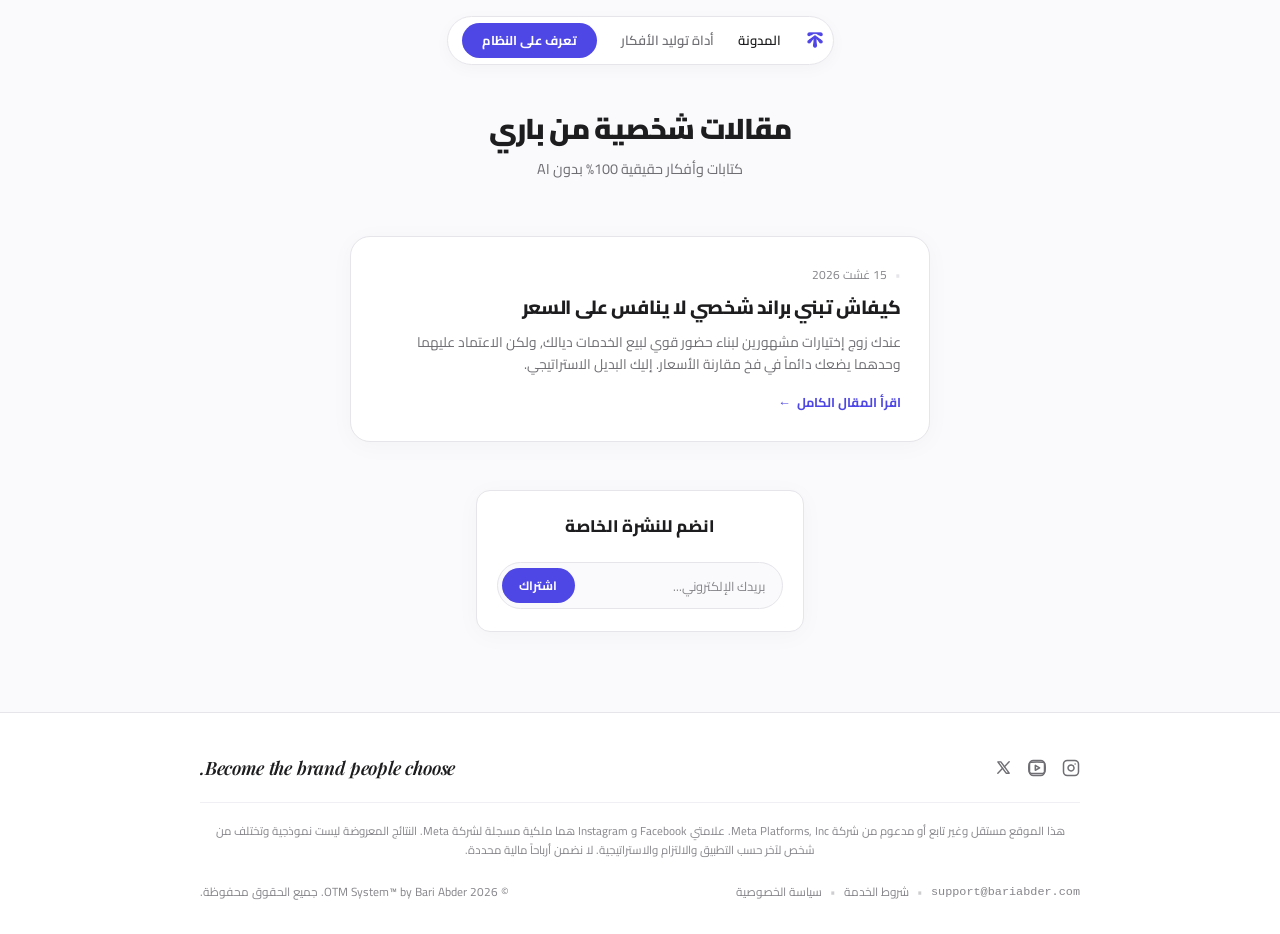
==== commit da5cd62f: "Update index.html" ====
--- a/index.html
+++ b/index.html
@@ -26,10 +26,10 @@
 
       <!-- Navigation Links -->
       <a href="https://blog.bariabder.com/" class="nav-link-item active">المدونة</a>
-      <a href="https://bariabder.com/generator/" class="nav-link-item">أداة توليد الأفكار</a>
+      <a href="https://bariabder.com/idea" class="nav-link-item">أداة توليد الأفكار</a>
 
       <!-- CTA Button Replacement -->
-      <a href="https://bariabder.com/#system" class="nav-btn-cta">تعرف على النظام</a>
+      <a href="https://www.bariabder.com/#hero-video" class="nav-btn-cta">تعرف على النظام</a>
     </nav>
   </header>
 
--- a/style.css
+++ b/style.css
@@ -300,6 +300,7 @@
 .newsletter-btn:hover {
   background: var(--accent-hover);
 }
+
 /* =========================================================
    4. SITE FOOTER (PIXEL-PERFECT TO SCREENSHOT)
    ========================================================= */
@@ -429,3 +430,185 @@
     text-align: center;
   }
 }
+
+/* Navigation Logo */
+.nav-profile {
+  display: flex;
+  align-items: center;
+}
+
+.nav-profile img {
+  height: 20px;
+  width: auto;
+  display: block;
+  object-fit: contain;
+}
+
+/* =========================================================
+   6. ARTICLE & BLOG POST DETAILS (ADDITIONS)
+   ========================================================= */
+/* Article Header */
+.article-header {
+  display: flex;
+  flex-direction: column;
+  gap: 0.85rem;
+  padding-bottom: 1rem;
+  border-bottom: 1px solid var(--border-light);
+}
+
+.article-main-title {
+  font-size: 1.85rem;
+  font-weight: 900;
+  line-height: 1.35;
+  color: var(--text-main);
+  letter-spacing: -0.02em;
+}
+
+.article-cta-banner {
+  display: inline-flex;
+  align-items: center;
+  justify-content: space-between;
+  background: var(--accent-subtle);
+  color: var(--accent);
+  border: 1px solid rgba(79, 70, 229, 0.15);
+  border-radius: var(--radius-md);
+  padding: 0.75rem 1.25rem;
+  font-size: 0.85rem;
+  font-weight: 700;
+  text-decoration: none;
+  margin-top: 0.5rem;
+  transition: all 0.2s ease;
+}
+
+.article-cta-banner:hover {
+  background: var(--accent);
+  color: #ffffff;
+  transform: translateY(-1px);
+}
+
+/* Article Prose */
+.article-body {
+  font-size: 1.05rem;
+  line-height: 1.85;
+  color: #2c2c2e;
+  display: flex;
+  flex-direction: column;
+  gap: 1.35rem;
+}
+
+.article-styled-list {
+  list-style: none;
+  display: flex;
+  flex-direction: column;
+  gap: 0.75rem;
+  padding-right: 0.5rem;
+}
+
+.article-styled-list li {
+  position: relative;
+  padding-right: 1.25rem;
+}
+
+.article-styled-list li::before {
+  content: "—";
+  position: absolute;
+  right: 0;
+  color: var(--accent);
+  font-weight: bold;
+}
+
+.article-callout {
+  background: var(--surface);
+  border-right: 4px solid var(--accent);
+  border-radius: 0 var(--radius-sm) var(--radius-sm) 0;
+  padding: 1.2rem 1.4rem;
+  box-shadow: var(--shadow-card);
+  font-size: 0.98rem;
+  color: var(--text-main);
+}
+
+/* Related Posts Section */
+.more-posts-section {
+  display: flex;
+  flex-direction: column;
+  gap: 1.25rem;
+  margin-top: 1rem;
+}
+
+.more-posts-heading {
+  font-size: 1.15rem;
+  font-weight: 800;
+  color: var(--text-main);
+}
+
+.more-posts-grid {
+  display: grid;
+  grid-template-columns: repeat(2, 1fr);
+  gap: 1rem;
+}
+
+.more-post-card {
+  background: var(--surface);
+  border: 1px solid var(--border-light);
+  border-radius: var(--radius-md);
+  overflow: hidden;
+  text-decoration: none;
+  color: inherit;
+  display: flex;
+  flex-direction: column;
+  transition: all 0.2s ease;
+}
+
+.more-post-card:hover {
+  transform: translateY(-2px);
+  box-shadow: var(--shadow-card);
+  border-color: #d1d1d6;
+}
+
+.more-post-thumb {
+  width: 100%;
+  height: 130px;
+  overflow: hidden;
+  background: var(--surface-hover);
+}
+
+.more-post-thumb img {
+  width: 100%;
+  height: 100%;
+  object-fit: cover;
+  transition: transform 0.3s ease;
+}
+
+.more-post-card:hover .more-post-thumb img {
+  transform: scale(1.04);
+}
+
+.more-post-info {
+  padding: 1rem;
+  display: flex;
+  flex-direction: column;
+  gap: 0.5rem;
+  flex: 1;
+}
+
+.more-post-title {
+  font-size: 0.88rem;
+  font-weight: 700;
+  line-height: 1.45;
+  color: var(--text-main);
+}
+
+.more-post-date {
+  font-size: 0.72rem;
+  color: var(--text-faint);
+  margin-top: auto;
+}
+
+@media (max-width: 600px) {
+  .more-posts-grid {
+    grid-template-columns: 1fr;
+  }
+}
+
+/* ---- Removed the “new block” you added that redefined article styles ---- */
+/* (Everything you added below “/ * Navigation Logo * /” in your message was removed.) */
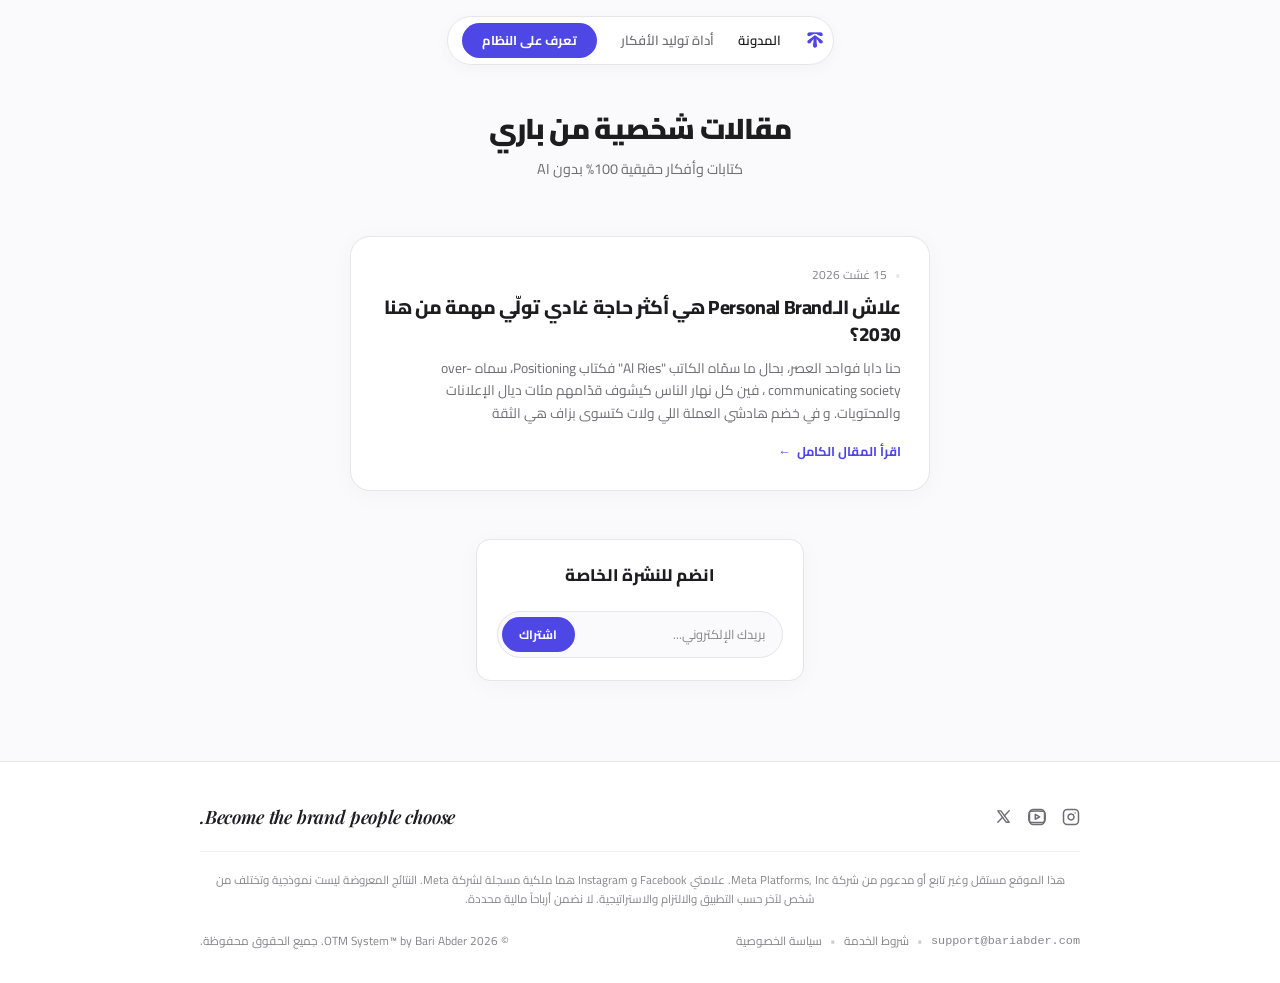
==== commit 0f8262b1: "Update index.html" ====
--- a/index.html
+++ b/index.html
@@ -47,15 +47,15 @@
       
       <!-- Article Entry -->
       <article class="article-entry">
-        <a href="build-personal-brand-without-competing-on-price.html" class="article-link-wrapper">
+        <a href="https://blog.bariabder.com/why_personal_branding_matter_in_future.html" class="article-link-wrapper">
           <div class="article-meta-row">
-           
+            
             <span class="meta-separator">•</span>
             <time class="article-date">15 غشت 2026</time>
           </div>
           
-          <h2 class="article-title">كيفاش تبني براند شخصي لا ينافس على السعر</h2>
-          <p class="article-description">عندك زوج إختيارات مشهورين لبناء حضور قوي لبيع الخدمات ديالك,  ولكن الاعتماد عليهما وحدهما يضعك دائماً في فخ مقارنة الأسعار. إليك البديل الاستراتيجي.</p>
+          <h2 class="article-title">علاش الـPersonal Brand هي أكثر حاجة غادي تولّي مهمة من هنا 2030؟</h2>
+          <p class="article-description">حنا دابا فواحد العصر، بحال ما سمّاه الكاتب "Al Ries" فكتاب Positioning، سماه over-communicating society ، فين كل نهار الناس كيشوف قدّامهم مئات ديال الإعلانات والمحتويات. و في خضم هادشي العملة اللي ولات كتسوى بزاف هي الثقة</p>
           
           <div class="article-read-more">
             <span>اقرأ المقال الكامل</span>
